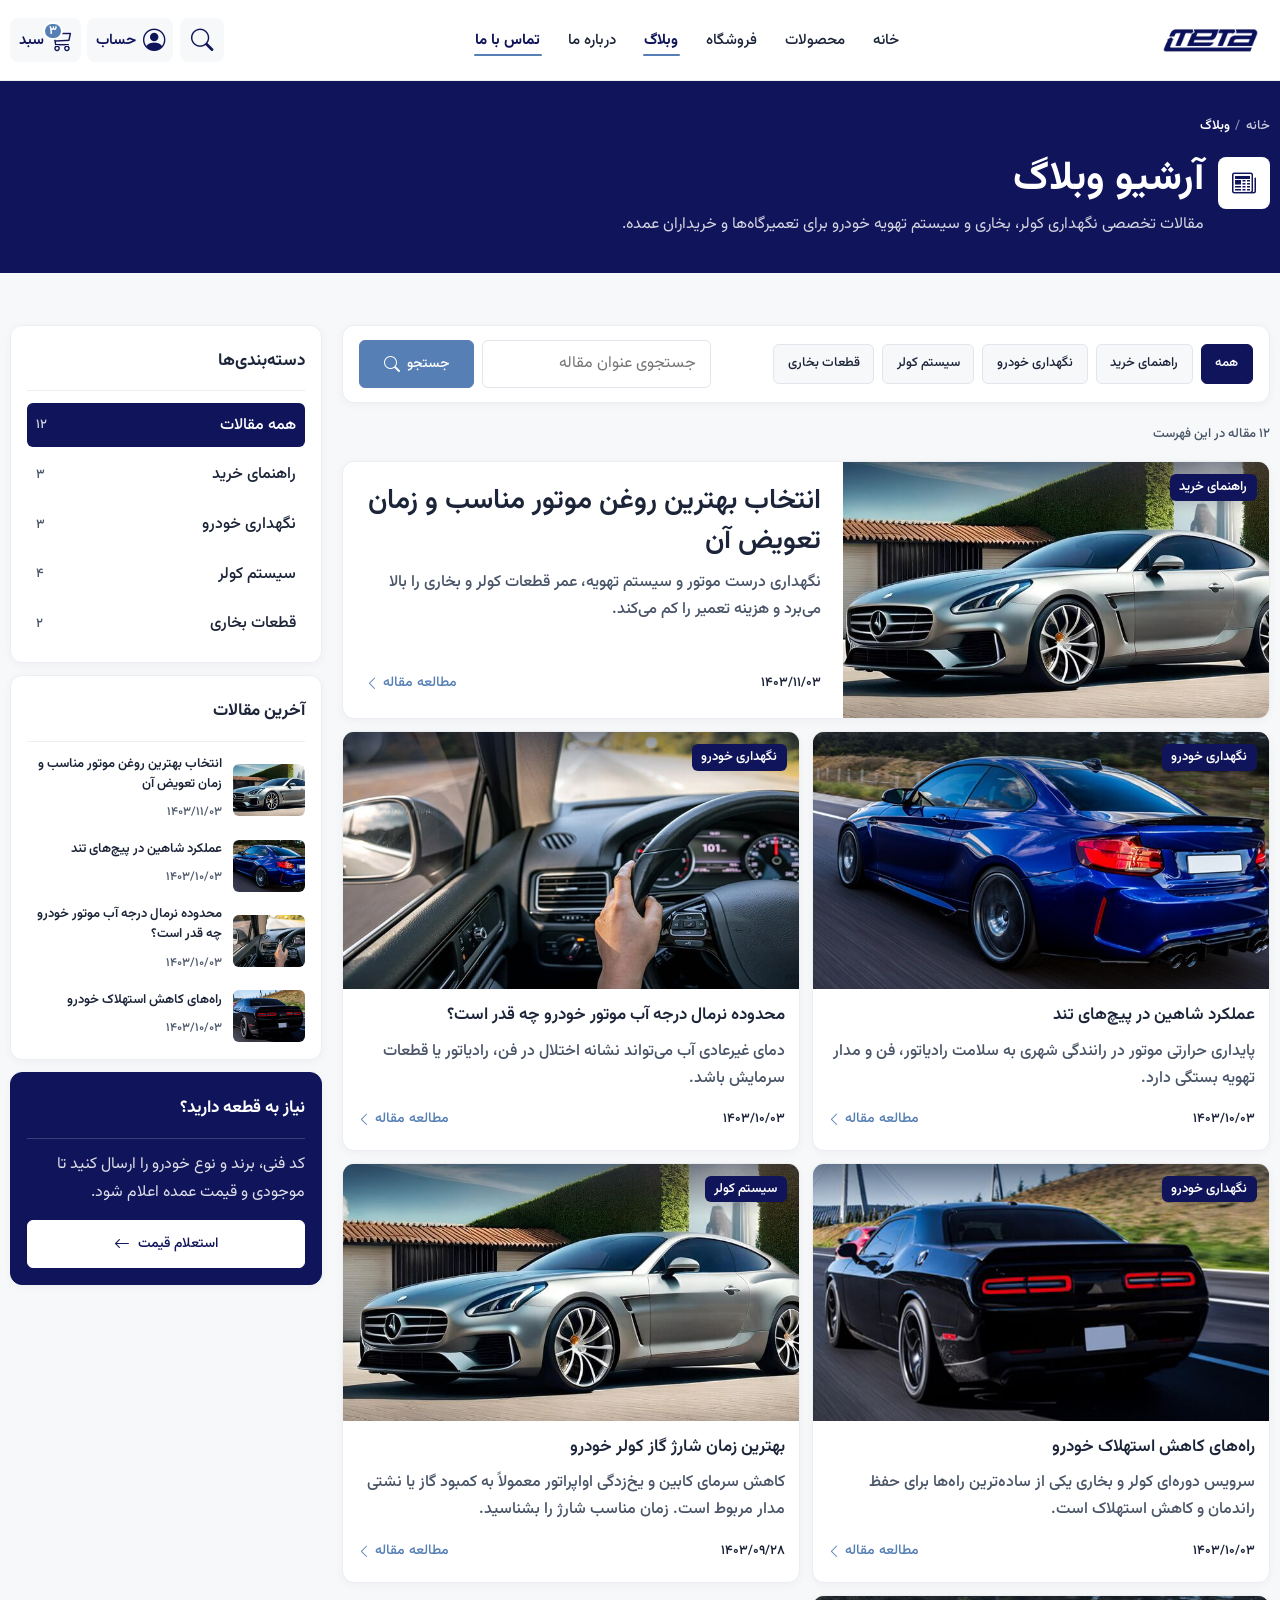
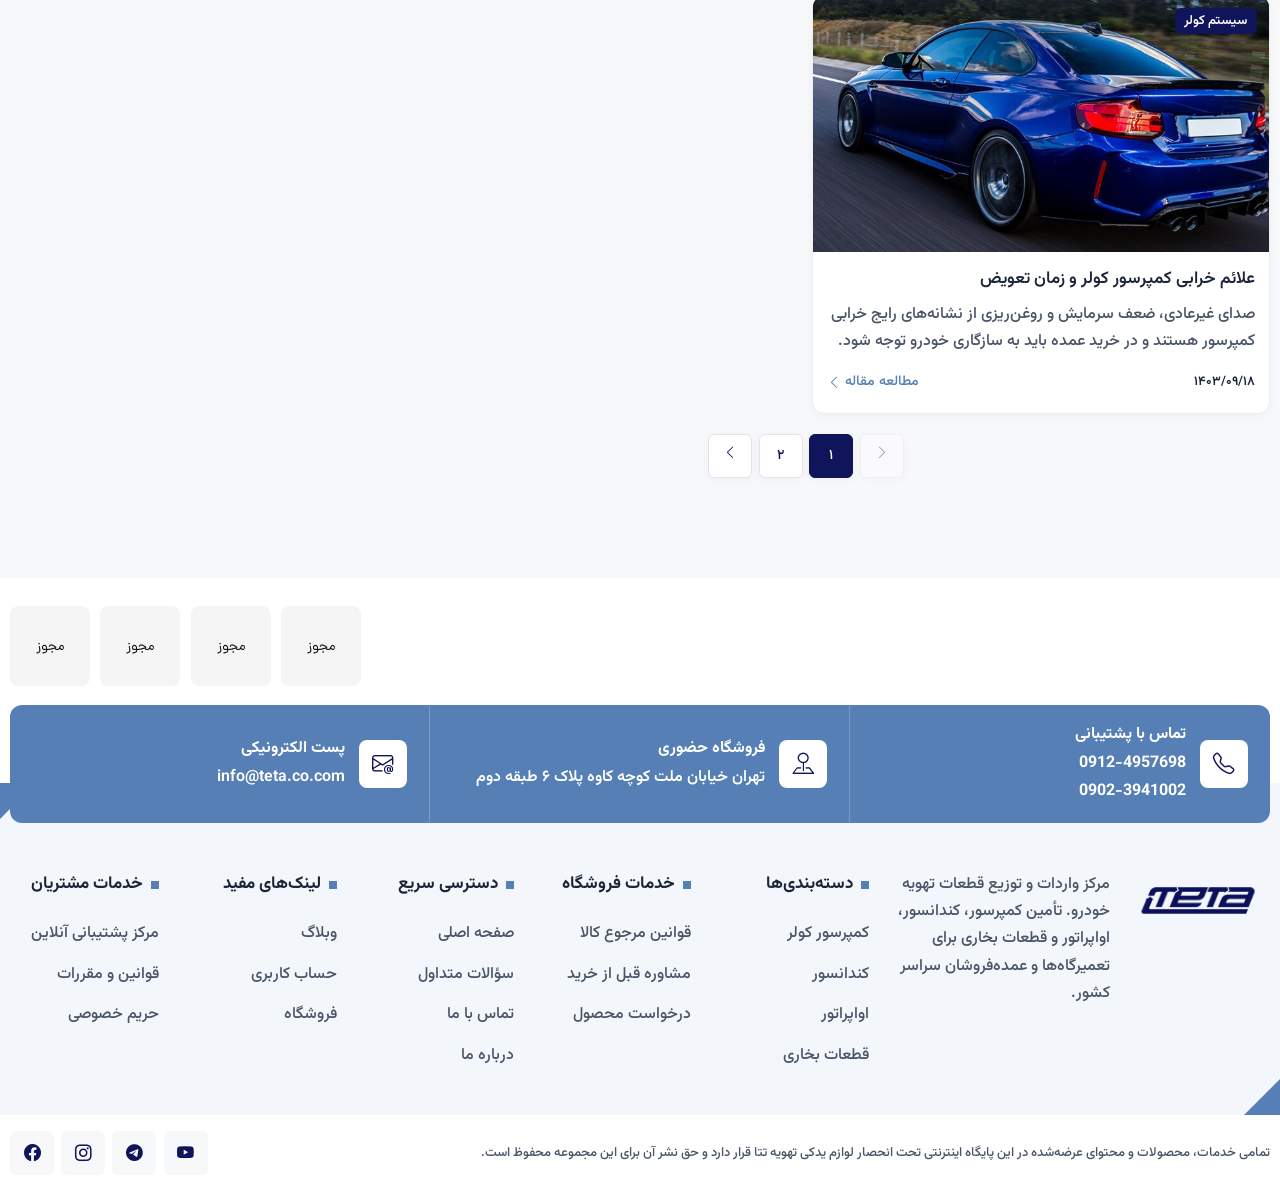
==== blog.html @ 8f3ae237 "Update blog links in index.html to point to the new blog.html page; enhance CSS for media grid layou" ====
<!DOCTYPE html>
<html lang="fa" dir="rtl">
  <head>
    <meta charset="UTF-8">
    <meta name="viewport" content="width=device-width, initial-scale=1.0">
    <title>تتا | آرشیو وبلاگ قطعات تهویه خودرو</title>
    <meta name="description" content="مقالات تخصصی تتا درباره نگهداری کولر، بخاری و سیستم تهویه خودرو؛ راهنمای خرید عمده قطعات و نکات سرویس برای تعمیرگاه‌ها.">
    <link rel="canonical" href="https://teta.co.com/blog/">
    <meta property="og:title" content="تتا | آرشیو وبلاگ قطعات تهویه خودرو">
    <meta property="og:description" content="مقالات تخصصی نگهداری کولر، بخاری و سیستم تهویه خودرو برای تعمیرگاه‌ها و خریداران عمده.">
    <meta property="og:type" content="website">
    <meta property="og:url" content="https://teta.co.com/blog/">
    <meta property="og:image" content="assets/logo.png">
    <meta property="og:locale" content="fa_IR">
    <script type="application/ld+json">
      {
        "@context": "https://schema.org",
        "@type": "CollectionPage",
        "name": "آرشیو وبلاگ تتا",
        "description": "مقالات تخصصی نگهداری کولر، بخاری و سیستم تهویه خودرو.",
        "inLanguage": "fa-IR",
        "url": "https://teta.co.com/blog/",
        "isPartOf": {
          "@type": "WebSite",
          "name": "تتا",
          "url": "https://teta.co.com/"
        }
      }
    </script>
    <link rel="icon" href="assets/logo.png">
    <link rel="preconnect" href="https://fonts.googleapis.com">
    <link rel="preconnect" href="https://fonts.gstatic.com" crossorigin>
    <link href="https://fonts.googleapis.com/css2?family=Vazirmatn:wght@400;500;600;700&display=swap" rel="stylesheet">
    <link rel="stylesheet" href="https://cdn.jsdelivr.net/npm/bootstrap-icons@1.11.3/font/bootstrap-icons.min.css">
    <link rel="stylesheet" href="css/variables.css">
    <link rel="stylesheet" href="css/base.css">
    <link rel="stylesheet" href="css/components.css">
    <link rel="stylesheet" href="css/blog.css">
  </head>
  <body>
    <a class="skip-link" href="#content">پرش به محتوا</a>

    <header class="site-header">
      <div class="container site-header__inner">
        <button class="site-header__menu-toggle" type="button" data-menu-toggle aria-expanded="false" aria-controls="mobile-nav" aria-label="باز کردن منو">
          <i class="bi bi-list" aria-hidden="true"></i>
        </button>

        <a class="site-header__logo" href="index.html" aria-label="تتا، صفحه اصلی">
          <img src="assets/logo.png" alt="لوگوی تتا">
        </a>

        <nav class="site-nav" aria-label="منوی اصلی">
          <ul class="site-nav__list">
            <li><a class="site-nav__link" href="index.html">خانه</a></li>
            <li><a class="site-nav__link" href="index.html#products">محصولات</a></li>
            <li><a class="site-nav__link" href="index.html#products">فروشگاه</a></li>
            <li><a class="site-nav__link is-active" href="blog.html" aria-current="page">وبلاگ</a></li>
            <li><a class="site-nav__link" href="index.html#about">درباره ما</a></li>
            <li><a class="site-nav__link" href="index.html#contact">تماس با ما</a></li>
          </ul>
        </nav>

        <div class="site-header__actions">
          <button class="site-header__icon-btn site-header__search" type="button" data-search-open aria-label="جستجو">
            <i class="bi bi-search" aria-hidden="true"></i>
          </button>
          <a class="site-header__icon-btn site-header__account" href="index.html#account" aria-label="حساب کاربری">
            <i class="bi bi-person-circle" aria-hidden="true"></i>
            <span class="site-header__icon-label">حساب</span>
          </a>
          <a class="site-header__icon-btn site-header__cart" href="index.html#cart" aria-label="سبد خرید، ۳ کالا">
            <span class="site-header__icon-wrap">
              <i class="bi bi-cart3" aria-hidden="true"></i>
              <span class="site-header__badge">۳</span>
            </span>
            <span class="site-header__icon-label">سبد</span>
          </a>
        </div>
      </div>
    </header>

    <div class="mobile-nav" id="mobile-nav" data-mobile-nav>
      <div class="mobile-nav__backdrop" data-menu-backdrop></div>
      <div class="mobile-nav__panel" role="dialog" aria-modal="true" aria-label="منوی موبایل">
        <button class="icon-button mobile-nav__close" type="button" data-menu-close aria-label="بستن منو">
          <i class="bi bi-x-lg" aria-hidden="true"></i>
        </button>
        <a class="mobile-nav__link" href="index.html">خانه</a>
        <a class="mobile-nav__link" href="index.html#products">محصولات</a>
        <a class="mobile-nav__link" href="index.html#products">فروشگاه</a>
        <a class="mobile-nav__link" href="blog.html" aria-current="page">وبلاگ</a>
        <a class="mobile-nav__link" href="index.html#about">درباره ما</a>
        <a class="mobile-nav__link" href="index.html#contact">تماس با ما</a>
        <a class="mobile-nav__link" href="index.html#account">حساب کاربری</a>
        <a class="mobile-nav__link" href="index.html#cart">سبد خرید <span class="site-header__badge site-header__badge--inline">۳</span></a>
        <a class="primary-button" href="index.html#contact">
          استعلام قیمت
          <i class="bi bi-arrow-left" aria-hidden="true"></i>
        </a>
      </div>
    </div>

    <div class="search-modal" data-search-modal aria-hidden="true">
      <div class="search-modal__dialog" role="dialog" aria-labelledby="search-title">
        <h2 id="search-title">به دنبال چی می‌گردید؟</h2>
        <form class="search-modal__form" data-header-search-form>
          <label class="visually-hidden" for="header-search">جستجوی محصول</label>
          <input class="search-modal__input" id="header-search" type="search" placeholder="نام قطعه، برند یا خودرو">
          <button class="primary-button" type="submit">
            جستجو
            <i class="bi bi-search" aria-hidden="true"></i>
          </button>
          <button class="ghost-button" type="button" data-search-close>بستن</button>
        </form>
      </div>
    </div>

    <main id="content">
      <header class="page-hero">
        <div class="container">
          <nav class="breadcrumb" aria-label="مسیر صفحه">
            <a href="index.html">خانه</a>
            <span class="breadcrumb__sep" aria-hidden="true">/</span>
            <span aria-current="page">وبلاگ</span>
          </nav>
          <div class="page-hero__title-wrap">
            <span class="section-head__icon" aria-hidden="true"><i class="bi bi-newspaper"></i></span>
            <div class="page-hero__copy">
              <h1 class="page-hero__title">آرشیو وبلاگ</h1>
              <p class="page-hero__lead">مقالات تخصصی نگهداری کولر، بخاری و سیستم تهویه خودرو برای تعمیرگاه‌ها و خریداران عمده.</p>
            </div>
          </div>
        </div>
      </header>

      <section class="blog-archive" data-blog-archive aria-labelledby="blog-archive-title">
        <div class="container">
          <h2 class="visually-hidden" id="blog-archive-title">فهرست مقالات</h2>
          <div class="blog-archive__layout">
            <div class="blog-archive__main" data-blog-main>
              <div class="blog-toolbar">
                <div class="blog-filters" role="group" aria-label="فیلتر موضوع مقالات">
                  <button class="blog-filters__chip is-active" type="button" data-blog-filter="all" aria-pressed="true">همه</button>
                  <button class="blog-filters__chip" type="button" data-blog-filter="راهنمای خرید" aria-pressed="false">راهنمای خرید</button>
                  <button class="blog-filters__chip" type="button" data-blog-filter="نگهداری خودرو" aria-pressed="false">نگهداری خودرو</button>
                  <button class="blog-filters__chip" type="button" data-blog-filter="سیستم کولر" aria-pressed="false">سیستم کولر</button>
                  <button class="blog-filters__chip" type="button" data-blog-filter="قطعات بخاری" aria-pressed="false">قطعات بخاری</button>
                </div>
                <form class="blog-search" data-blog-search>
                  <label class="visually-hidden" for="blog-search">جستجوی مقاله</label>
                  <input class="blog-search__input" id="blog-search" type="search" name="q" placeholder="جستجوی عنوان مقاله">
                  <button class="primary-button" type="submit">
                    جستجو
                    <i class="bi bi-search" aria-hidden="true"></i>
                  </button>
                </form>
              </div>
              <p class="blog-archive__count" data-blog-count aria-live="polite"></p>
              <div class="blog-archive__featured" data-blog-featured></div>
              <div class="media-grid" data-blog-grid></div>
              <p class="blog-archive__empty" data-blog-empty hidden>مقاله‌ای با این مشخصات پیدا نشد.</p>
              <nav class="pagination" data-blog-pagination aria-label="صفحه‌بندی مقالات"></nav>
              <noscript>
                <p class="blog-archive__empty">برای مشاهده فهرست مقالات، جاوااسکریپت را فعال کنید.</p>
              </noscript>
            </div>

            <aside class="blog-archive__aside" aria-label="اطلاعات جانبی وبلاگ">
              <section class="blog-widget" data-blog-categories></section>
              <section class="blog-widget" data-blog-recent></section>
              <section class="blog-widget blog-widget--cta">
                <h2 class="blog-widget__title">نیاز به قطعه دارید؟</h2>
                <p class="blog-widget__text">کد فنی، برند و نوع خودرو را ارسال کنید تا موجودی و قیمت عمده اعلام شود.</p>
                <a class="primary-button primary-button--inverse" href="index.html#contact">
                  استعلام قیمت
                  <i class="bi bi-arrow-left" aria-hidden="true"></i>
                </a>
              </section>
            </aside>
          </div>
        </div>
      </section>
    </main>

    <footer class="site-footer" id="contact">
      <div class="container">
        <div class="footer-licenses" aria-label="مجوزها">
          <img class="footer-licenses__item" src="assets/license.jpg" alt="">
          <img class="footer-licenses__item" src="assets/license.jpg" alt="">
          <img class="footer-licenses__item" src="assets/license.jpg" alt="">
          <img class="footer-licenses__item" src="assets/license.jpg" alt="">
        </div>

        <div class="footer-contacts">
          <article class="footer-contact">
            <span class="footer-contact__icon" aria-hidden="true"><i class="bi bi-telephone"></i></span>
            <div class="footer-contact__body">
              <p class="footer-contact__label">تماس با پشتیبانی</p>
              <p class="footer-contact__value">0912-4957698<br>0902-3941002</p>
            </div>
          </article>
          <article class="footer-contact">
            <span class="footer-contact__icon" aria-hidden="true"><i class="bi bi-pin-map"></i></span>
            <div class="footer-contact__body">
              <p class="footer-contact__label">فروشگاه حضوری</p>
              <p class="footer-contact__value">تهران خیابان ملت کوچه کاوه پلاک ۶ طبقه دوم</p>
            </div>
          </article>
          <article class="footer-contact">
            <span class="footer-contact__icon" aria-hidden="true"><i class="bi bi-envelope-at"></i></span>
            <div class="footer-contact__body">
              <p class="footer-contact__label">پست الکترونیکی</p>
              <p class="footer-contact__value">info@teta.co.com</p>
            </div>
          </article>
        </div>
      </div>

      <div class="footer-body">
        <div class="container">
          <div class="footer-main">
            <div class="footer-brand">
              <img class="footer-brand__logo" src="assets/logo.png" alt="تتا">
              <p class="footer-brand__text">مرکز واردات و توزیع قطعات تهویه خودرو. تأمین کمپرسور، کندانسور، اواپراتور و قطعات بخاری برای تعمیرگاه‌ها و عمده‌فروشان سراسر کشور.</p>
            </div>
            <div class="footer-links">
              <h3 class="footer-links__title">دسته‌بندی‌ها</h3>
              <a href="index.html#products">کمپرسور کولر</a>
              <a href="index.html#products">کندانسور</a>
              <a href="index.html#products">اواپراتور</a>
              <a href="index.html#products">قطعات بخاری</a>
            </div>
            <div class="footer-links">
              <h3 class="footer-links__title">خدمات فروشگاه</h3>
              <a href="index.html#contact">قوانین مرجوع کالا</a>
              <a href="index.html#contact">مشاوره قبل از خرید</a>
              <a href="index.html#contact">درخواست محصول</a>
            </div>
            <div class="footer-links">
              <h3 class="footer-links__title">دسترسی سریع</h3>
              <a href="index.html">صفحه اصلی</a>
              <a href="index.html#faq">سؤالات متداول</a>
              <a href="index.html#contact">تماس با ما</a>
              <a href="index.html#about">درباره ما</a>
            </div>
            <div class="footer-links">
              <h3 class="footer-links__title">لینک‌های مفید</h3>
              <a href="blog.html">وبلاگ</a>
              <a href="index.html#account">حساب کاربری</a>
              <a href="index.html#products">فروشگاه</a>
            </div>
            <div class="footer-links">
              <h3 class="footer-links__title">خدمات مشتریان</h3>
              <a href="index.html#contact">مرکز پشتیبانی آنلاین</a>
              <a href="index.html#contact">قوانین و مقررات</a>
              <a href="index.html#contact">حریم خصوصی</a>
            </div>
          </div>
        </div>
      </div>

      <div class="footer-bottom">
        <div class="container footer-bottom__inner">
          <p>تمامی خدمات، محصولات و محتوای عرضه‌شده در این پایگاه اینترنتی تحت انحصار لوازم یدکی تهویه تتا قرار دارد و حق نشر آن برای این مجموعه محفوظ است.</p>
          <div class="social-links">
            <a href="#" aria-label="یوتیوب"><i class="bi bi-youtube"></i></a>
            <a href="#" aria-label="تلگرام"><i class="bi bi-telegram"></i></a>
            <a href="#" aria-label="اینستاگرام"><i class="bi bi-instagram"></i></a>
            <a href="#" aria-label="فیسبوک"><i class="bi bi-facebook"></i></a>
          </div>
        </div>
      </div>
    </footer>

    <script type="module" src="js/main.js"></script>
  </body>
</html>
---- css/variables.css ----
:root {
  --color-primary: #10145a;
  --color-secondary: #557fb5;
  --color-text: #1b2438;
  --color-accent: #1b2438;
  --color-muted: #4a5568;
  --color-white: #ffffff;
  --color-bg: #f7f8fa;
  --color-border: #e2e5eb;
  --color-border-soft: #eceef2;
  --color-overlay: rgba(27, 36, 56, 0.55);
  --color-blur: rgba(85, 127, 181, 0.22);
  --color-glass: rgba(217, 217, 217, 0.16);
  --color-surface-tint: color-mix(in srgb, var(--color-secondary) 10%, var(--color-white));
  --color-border-tint: color-mix(in srgb, var(--color-secondary) 28%, var(--color-white));
  --color-footer-bg: color-mix(in srgb, var(--color-secondary) 7%, var(--color-white));

  --font-family-base: "Vazirmatn", "IRANSansX", Tahoma, Arial, sans-serif;
  --font-family-heading: "Vazirmatn", "IRANSansX", Tahoma, Arial, sans-serif;
  --font-size-hero: 2.25rem;
  --font-size-section: 1.5rem;
  --font-size-card: 0.9375rem;
  --font-size-body: 0.875rem;
  --font-size-meta: 0.8125rem;
  --font-size-button: 0.875rem;
  --line-height-hero: 2.75rem;
  --line-height-section: 2.1rem;
  --line-height-body: 1.75rem;
  --font-weight-regular: 400;
  --font-weight-medium: 500;
  --font-weight-semibold: 600;
  --font-weight-bold: 700;

  --radius-sm: 4px;
  --radius-md: 6px;
  --radius-lg: 8px;
  --radius-xl: 12px;
  --shadow-card: 0 2px 10px rgba(27, 36, 56, 0.04);
  --shadow-header: none;

  --container-max: 1344px;
  --space-section: 2.25rem;
  --header-height: 80px;
}

@media (min-width: 768px) {
  :root {
    --font-size-hero: 2.375rem;
    --font-size-section: 1.625rem;
    --font-size-card: 1rem;
    --font-size-body: 0.9375rem;
    --line-height-hero: 2.875rem;
    --line-height-section: 2.25rem;
    --space-section: 2.75rem;
    --header-height: 80px;
  }
}

@media (min-width: 1024px) {
  :root {
    --font-size-hero: 2.5rem;
    --font-size-section: 1.75rem;
    --font-size-card: 1.0625rem;
    --font-size-body: 1rem;
    --line-height-hero: 3.15rem;
    --line-height-section: 2.45rem;
    --line-height-body: 1.875rem;
    --space-section: 3.25rem;
    --header-height: 80px;
  }
}
---- css/base.css ----
*,
*::before,
*::after {
  box-sizing: border-box;
}

html {
  scroll-behavior: smooth;
}

body {
  margin: 0;
  background-color: var(--color-bg);
  color: var(--color-text);
  font-family: var(--font-family-base);
  font-size: var(--font-size-body);
  font-weight: var(--font-weight-regular);
  line-height: var(--line-height-body);
}

img {
  max-width: 100%;
  height: auto;
  display: block;
}

a {
  color: inherit;
  text-decoration: none;
  font-family: var(--font-family-heading);
}

i.bi {
  display: inline-flex;
  align-items: center;
  justify-content: center;
  line-height: 1;
}

button,
input,
select,
textarea {
  font-family: inherit;
}

h1,
h2,
h3,
h4,
h5,
h6 {
  margin: 0;
  color: var(--color-accent);
  font-family: var(--font-family-heading);
  font-weight: var(--font-weight-semibold);
}

h1 {
  font-size: var(--font-size-hero);
  font-weight: var(--font-weight-bold);
  line-height: var(--line-height-hero);
}

h2 {
  font-size: var(--font-size-section);
  font-weight: var(--font-weight-bold);
  line-height: var(--line-height-section);
}

h3 {
  font-size: var(--font-size-card);
  font-weight: var(--font-weight-semibold);
  line-height: 1.6;
}

p {
  margin: 0;
}

ul {
  margin: 0;
  padding: 0;
  list-style: none;
}

.skip-link {
  position: absolute;
  inset-inline-start: 1rem;
  top: -3rem;
  z-index: 200;
  background: var(--color-primary);
  color: var(--color-white);
  padding: 0.5rem 1rem;
  border-radius: var(--radius-md);
}

.skip-link:focus {
  top: 0.75rem;
}

.container {
  width: min(100% - 2rem, var(--container-max));
  max-width: 100%;
  margin-inline: auto;
}

.visually-hidden {
  position: absolute;
  width: 1px;
  height: 1px;
  padding: 0;
  margin: -1px;
  overflow: hidden;
  clip: rect(0, 0, 0, 0);
  white-space: nowrap;
  border: 0;
}

[hidden] {
  display: none !important;
}

body.is-locked {
  overflow: hidden;
}

@media (min-width: 1024px) {
  .container {
    width: min(100% - 1.25rem, var(--container-max));
  }
}
---- css/components.css ----
/* Buttons */
.primary-button,
.ghost-button,
.hero-button,
.icon-button {
  display: inline-flex;
  align-items: center;
  justify-content: center;
  gap: 0.45rem;
  border: 1px solid transparent;
  cursor: pointer;
  font-family: var(--font-family-heading);
  font-size: var(--font-size-button);
  font-weight: var(--font-weight-medium);
  line-height: 1;
  white-space: nowrap;
  text-decoration: none;
  transition:
    background-color 0.2s ease,
    color 0.2s ease,
    border-color 0.2s ease,
    transform 0.2s ease;
}

.primary-button,
.ghost-button,
.hero-button {
  min-height: 44px;
  padding: 0.65rem 1.25rem;
  border-radius: var(--radius-md);
}

.primary-button i,
.ghost-button i,
.hero-button i {
  font-size: 1rem;
  line-height: 1;
  flex-shrink: 0;
  transition: transform 0.2s ease;
}

.primary-button:hover,
.ghost-button:hover,
.hero-button:hover {
  transform: translateY(-1px);
}

.primary-button:active,
.ghost-button:active,
.hero-button:active {
  transform: translateY(0);
}

.primary-button:focus-visible,
.ghost-button:focus-visible,
.hero-button:focus-visible,
.icon-button:focus-visible {
  outline: 2px solid var(--color-secondary);
  outline-offset: 3px;
}

.primary-button {
  background-color: var(--color-secondary);
  color: var(--color-white);
  border-color: var(--color-secondary);
}

.primary-button:hover,
.primary-button:focus-visible {
  background-color: var(--color-primary);
  border-color: var(--color-primary);
  color: var(--color-white);
}

.primary-button--navy,
.hero-button--primary {
  background-color: var(--color-primary);
  border-color: var(--color-primary);
  color: var(--color-white);
}

.primary-button--navy:hover,
.primary-button--navy:focus-visible,
.hero-button--primary:hover,
.hero-button--primary:focus-visible {
  background-color: var(--color-secondary);
  border-color: var(--color-secondary);
  color: var(--color-white);
}

.primary-button--inverse {
  background-color: var(--color-white);
  border-color: var(--color-white);
  color: var(--color-primary);
}

.primary-button--inverse:hover,
.primary-button--inverse:focus-visible {
  background-color: var(--color-primary);
  border-color: var(--color-primary);
  color: var(--color-white);
}

.ghost-button,
.hero-button--ghost {
  background-color: transparent;
  color: var(--color-primary);
  border-color: var(--color-border);
}

.ghost-button:hover,
.ghost-button:focus-visible,
.hero-button--ghost:hover,
.hero-button--ghost:focus-visible {
  background-color: var(--color-white);
  color: var(--color-primary);
  border-color: var(--color-secondary);
}

.primary-button:hover .bi-arrow-left,
.primary-button:hover .bi-chevron-left,
.hero-button:hover .bi-arrow-left,
.hero-button:hover .bi-chevron-left,
.primary-button:focus-visible .bi-arrow-left,
.hero-button:focus-visible .bi-arrow-left {
  transform: translateX(-3px);
}

.icon-button {
  background-color: var(--color-white);
  color: var(--color-text);
  border-radius: var(--radius-md);
  padding: 0;
  min-width: 44px;
  min-height: 44px;
}

.icon-button:hover,
.icon-button:focus-visible {
  background-color: var(--color-secondary);
  color: var(--color-white);
  transform: none;
}

.mobile-nav .primary-button {
  width: 100%;
  margin-block-start: 0.5rem;
}

@media (min-width: 768px) {
  .primary-button,
  .ghost-button,
  .hero-button {
    min-height: 48px;
    padding: 0.75rem 1.4rem;
  }
}

@media (min-width: 1024px) {
  .primary-button,
  .ghost-button,
  .hero-button {
    padding: 0.8rem 1.5rem;
  }
}

/* Header */
.site-header {
  position: sticky;
  top: 0;
  z-index: 100;
  background-color: var(--color-white);
  border-block-end: 1px solid var(--color-border-soft);
  box-shadow: none;
}

.site-header__inner {
  display: grid;
  grid-template-columns: auto 1fr auto;
  align-items: center;
  gap: 0.75rem;
  min-height: var(--header-height);
  height: var(--header-height);
  padding-block: 0;
}

.site-header__logo {
  flex-shrink: 0;
  justify-self: start;
}

.site-header__logo img {
  height: 46px;
  width: auto;
  mix-blend-mode: multiply;
}

.site-header__menu-toggle {
  display: inline-flex;
  align-items: center;
  justify-content: center;
  color: var(--color-primary);
  background: var(--color-bg);
  border: 0;
  border-radius: var(--radius-lg);
  padding: 0;
  width: 44px;
  height: 44px;
  min-width: 44px;
  min-height: 44px;
  flex-shrink: 0;
  cursor: pointer;
}

.site-header__menu-toggle i {
  font-size: 1.5rem;
  line-height: 1;
}

.site-nav {
  display: none;
}

.site-nav__list {
  display: flex;
  align-items: center;
  gap: 0.15rem;
}

.site-nav__link {
  position: relative;
  display: inline-flex;
  align-items: center;
  justify-content: center;
  min-height: 44px;
  padding: 0.55rem 0.75rem;
  font-size: 0.9375rem;
  font-weight: var(--font-weight-semibold);
  line-height: 1.4;
  color: var(--color-text);
  border-radius: var(--radius-md);
  white-space: nowrap;
}

.site-nav__link:hover,
.site-nav__link:focus-visible {
  color: var(--color-secondary);
  background-color: var(--color-bg);
}

.site-nav__link.is-active {
  color: var(--color-primary);
  font-weight: var(--font-weight-bold);
}

.site-nav__link.is-active::after {
  content: "";
  position: absolute;
  inset-inline: 0.7rem;
  inset-block-end: 0.35rem;
  height: 2px;
  background: var(--color-secondary);
  border-radius: 2px;
}

.site-header__actions {
  display: flex;
  align-items: center;
  justify-content: flex-end;
  gap: 0.4rem;
  flex-shrink: 0;
  justify-self: end;
}

.site-header__icon-btn {
  position: relative;
  display: inline-flex;
  align-items: center;
  justify-content: center;
  gap: 0.4rem;
  min-width: 44px;
  min-height: 44px;
  padding: 0.4rem 0.55rem;
  color: var(--color-primary);
  background: var(--color-bg);
  border: 0;
  border-radius: var(--radius-lg);
  font-family: var(--font-family-heading);
  font-size: 0.9375rem;
  font-weight: var(--font-weight-semibold);
  line-height: 1;
  cursor: pointer;
}

.site-header__icon-btn i {
  font-size: 1.4rem;
  line-height: 1;
}

.site-header__icon-btn:hover,
.site-header__icon-btn:focus-visible {
  background-color: var(--color-primary);
  color: var(--color-white);
}

.site-header__icon-label {
  display: none;
}

.site-header__icon-wrap {
  position: relative;
  display: inline-flex;
  align-items: center;
  justify-content: center;
}

.site-header__badge {
  position: absolute;
  inset-block-start: -0.4rem;
  inset-inline-end: -0.45rem;
  display: inline-flex;
  align-items: center;
  justify-content: center;
  min-width: 1.125rem;
  height: 1.125rem;
  padding-inline: 0.25rem;
  background: var(--color-secondary);
  color: var(--color-white);
  border: 2px solid var(--color-white);
  border-radius: 999px;
  font-size: 0.75rem;
  font-weight: var(--font-weight-bold);
  line-height: 1;
}

.site-header__icon-btn:hover .site-header__badge,
.site-header__icon-btn:focus-visible .site-header__badge {
  border-color: var(--color-primary);
}

.site-header__badge--inline {
  position: static;
  inset: auto;
  margin-inline-start: 0.35rem;
  border-color: var(--color-white);
}

.site-header__support {
  display: inline-flex;
  align-items: center;
  justify-content: center;
  gap: 0.35rem;
  min-height: 40px;
  padding: 0.4rem 0.75rem;
  background: var(--color-primary);
  color: var(--color-white);
  border-radius: var(--radius-lg);
  font-family: var(--font-family-heading);
  font-size: 0.8125rem;
  font-weight: var(--font-weight-medium);
  line-height: 1.2;
  white-space: nowrap;
  flex-shrink: 0;
  box-shadow: none;
}

.site-header__support i {
  font-size: 1rem;
  line-height: 1;
}

.site-header__support:hover,
.site-header__support:focus-visible {
  background: var(--color-secondary);
  color: var(--color-white);
  box-shadow: none;
}

.site-header__support-full {
  display: none;
}

.site-header__support--block {
  width: 100%;
  box-shadow: none;
}

.mobile-nav {
  position: fixed;
  inset: 0;
  z-index: 120;
  pointer-events: none;
}

.mobile-nav.is-open {
  pointer-events: auto;
}

.mobile-nav__backdrop {
  position: absolute;
  inset: 0;
  background: var(--color-overlay);
  opacity: 0;
  transition: opacity 0.3s ease;
}

.mobile-nav.is-open .mobile-nav__backdrop {
  opacity: 1;
}

.mobile-nav__panel {
  position: absolute;
  inset-block: 0;
  inset-inline-start: 0;
  width: min(86vw, 320px);
  background: var(--color-white);
  padding: 1.25rem;
  transform: translateX(100%);
  transition: transform 0.3s ease;
  display: flex;
  flex-direction: column;
  gap: 0.5rem;
  overflow-y: auto;
}

.mobile-nav.is-open .mobile-nav__panel {
  transform: translateX(0);
}

.mobile-nav__close {
  align-self: flex-start;
  min-width: 44px;
  min-height: 44px;
}

.mobile-nav__link {
  display: flex;
  align-items: center;
  gap: 0.75rem;
  min-height: 44px;
  padding: 0.75rem 0.25rem;
  border-bottom: 1px solid var(--color-border-soft);
  font-size: var(--font-size-body);
  font-weight: var(--font-weight-medium);
}

.search-modal {
  position: fixed;
  inset: 0;
  z-index: 130;
  display: none;
  align-items: flex-start;
  justify-content: center;
  padding: 4rem 1rem 1rem;
  background: var(--color-overlay);
}

.search-modal.is-open {
  display: flex;
}

.search-modal__dialog {
  width: min(100%, 640px);
  background: var(--color-white);
  border-radius: var(--radius-lg);
  padding: 1.25rem;
}

.search-modal__dialog h2 {
  margin-block-end: 0.85rem;
}

.search-modal__form {
  display: flex;
  flex-wrap: wrap;
  align-items: center;
  gap: 0.5rem;
  background: var(--color-bg);
  border-radius: var(--radius-lg);
  padding: 0.35rem;
}

.search-modal__form .primary-button,
.search-modal__form .ghost-button {
  min-height: 44px;
  padding-inline: 1rem;
}

.search-modal__input {
  flex: 1;
  border: 0;
  background: transparent;
  padding: 0.85rem 1rem;
  color: var(--color-muted);
  outline: none;
}

@media (max-width: 767px) {
  .site-header__inner {
    display: flex;
    justify-content: space-between;
    gap: 0.35rem;
  }

  .site-header__search,
  .site-header__account {
    display: none;
  }

  .site-header__logo {
    margin-inline-end: auto;
  }

  .site-header__logo img {
    height: 42px;
  }

  .site-header__actions {
    gap: 0.3rem;
  }
}

@media (min-width: 768px) and (max-width: 1023px) {
  .site-nav__link {
    padding-inline: 0.45rem;
    font-size: 0.875rem;
  }
}

@media (min-width: 768px) {
  .site-header__logo img {
    height: 46px;
  }

  .site-header__menu-toggle {
    display: none;
  }

  .site-nav {
    display: block;
    justify-self: center;
  }

  .site-nav__list {
    justify-content: center;
  }
}

@media (min-width: 1024px) {
  .site-header__inner {
    padding-block: 0;
  }

  .site-header__logo img {
    height: 48px;
  }

  .site-nav__link {
    font-size: 0.9375rem;
    font-weight: var(--font-weight-medium);
    padding: 0.45rem 0.8rem;
  }

  .site-header__icon-label {
    display: inline;
  }
}

/* Product card */
.product-card {
  display: flex;
  flex-direction: column;
  justify-content: space-between;
  gap: 0.55rem;
  background: var(--color-white);
  border: 1px solid var(--color-border-soft);
  border-radius: var(--radius-xl);
  padding: 0.85rem;
  height: 100%;
  box-shadow: var(--shadow-card);
}

.product-card__media {
  position: relative;
  aspect-ratio: 1 / 1;
  width: 100%;
  height: auto;
  overflow: hidden;
  background: var(--color-bg);
  border-radius: var(--radius-lg);
}

.product-card__image {
  display: block;
  width: 100%;
  height: 100%;
  max-width: none;
  object-fit: contain;
  object-position: center;
  padding: 0.45rem;
  overflow: hidden;
  pointer-events: none;
}

.product-card__code,
.product-card__brand {
  color: var(--color-muted);
  font-size: var(--font-size-body);
  font-weight: var(--font-weight-medium);
  line-height: 1.6;
}

.product-card__title {
  font-size: var(--font-size-card);
  font-weight: var(--font-weight-semibold);
  line-height: 1.55;
  min-height: 0;
}

.product-card__pricing {
  display: flex;
  align-items: flex-end;
  margin-block-start: 0.15rem;
}

.product-card__prices {
  display: flex;
  flex-direction: column;
  gap: 0.2rem;
}

.product-card__price-old {
  color: var(--color-muted);
  font-size: var(--font-size-body);
  line-height: 1.3;
  text-decoration: line-through;
}

.product-card__price {
  color: var(--color-primary);
  font-size: 1.125rem;
  font-weight: var(--font-weight-bold);
  line-height: 1.35;
}

.product-card__discount {
  position: absolute;
  inset-block-start: 0.65rem;
  inset-inline-end: 0.65rem;
  z-index: 1;
  background: var(--color-primary);
  color: var(--color-white);
  border-radius: var(--radius-md);
  padding: 0.35rem 0.55rem;
  font-size: var(--font-size-body);
  font-weight: var(--font-weight-bold);
  line-height: 1.25;
}

.product-card__cta {
  width: 100%;
}

.product-grid {
  display: grid;
  grid-template-columns: 1fr;
  gap: 1rem;
}

@media (min-width: 768px) {
  .product-grid {
    grid-template-columns: repeat(2, minmax(0, 1fr));
  }
}

@media (min-width: 1024px) {
  .product-grid {
    grid-template-columns: repeat(4, minmax(0, 1fr));
  }
}

/* Category / brand cards */
.brand-card {
  display: flex;
  align-items: center;
  justify-content: center;
  min-height: 72px;
  padding: 0.75rem 0.5rem;
  background: var(--color-white);
  border: 1px solid var(--color-border-soft);
  border-radius: var(--radius-lg);
  text-decoration: none;
  color: inherit;
}

.brand-card:hover,
.brand-card:focus-visible {
  border-color: var(--color-secondary);
  background: var(--color-white);
  box-shadow: none;
}

.brand-card:focus-visible {
  outline: 2px solid var(--color-secondary);
  outline-offset: 2px;
}

.brand-card__logo {
  display: flex;
  align-items: center;
  justify-content: center;
  flex-shrink: 0;
  width: 80px;
  height: 40px;
  overflow: hidden;
}

.brand-card__logo img {
  display: block;
  width: 80px;
  height: 40px;
  max-width: 80px;
  max-height: 40px;
  object-fit: contain;
  object-position: center;
}

.category-banner {
  display: grid;
  grid-template-columns: 1fr;
  overflow: hidden;
  min-height: 0;
  background: var(--color-white);
  border: 1px solid var(--color-border-soft);
  border-radius: var(--radius-xl);
  box-shadow: var(--shadow-card);
  color: var(--color-primary);
  text-decoration: none;
}

.category-banner:hover,
.category-banner:focus-visible {
  color: var(--color-primary);
  border-color: var(--color-border);
}

.category-banner:focus-visible {
  outline: 2px solid var(--color-secondary);
  outline-offset: 2px;
}

.category-banner__copy {
  display: flex;
  flex-direction: column;
  align-items: flex-start;
  justify-content: center;
  gap: 0.45rem;
  padding: 1.15rem 1.2rem 1rem;
}

.category-banner__label {
  color: var(--color-secondary);
  font-size: var(--font-size-meta);
  font-weight: var(--font-weight-medium);
  line-height: 1.4;
}

.category-banner__title {
  margin: 0;
  color: var(--color-primary);
  font-size: var(--font-size-card);
  font-weight: var(--font-weight-bold);
  line-height: 1.5;
}

.category-banner__cta {
  display: inline-flex;
  align-items: center;
  gap: 0.3rem;
  min-height: 44px;
  color: var(--color-secondary);
  font-size: var(--font-size-button);
  font-weight: var(--font-weight-medium);
  line-height: 1;
}

.category-banner:hover .category-banner__cta,
.category-banner:focus-visible .category-banner__cta {
  color: var(--color-primary);
}

.category-banner__cta i,
.media-card__cta i {
  transition: transform 0.2s ease;
}

.category-banner:hover .category-banner__cta i,
.category-banner:focus-visible .category-banner__cta i,
.media-card__link:hover .media-card__cta i,
.media-card__link:focus-visible .media-card__cta i {
  transform: translateX(-3px);
}

.category-banner__media {
  display: flex;
  align-items: flex-end;
  justify-content: center;
  min-height: 10rem;
  background: var(--color-primary);
  overflow: hidden;
}

.category-banner__image {
  display: block;
  width: 100%;
  height: 10rem;
  object-fit: contain;
  object-position: center bottom;
  pointer-events: none;
  transition: transform 0.3s ease;
}

.category-banner:hover .category-banner__image,
.category-banner:focus-visible .category-banner__image {
  transform: scale(1.04);
}

/* Media cards */
.media-card {
  background: var(--color-white);
  border: 1px solid var(--color-border-soft);
  border-radius: var(--radius-xl);
  overflow: hidden;
  box-shadow: var(--shadow-card);
  height: 100%;
}

.media-card__link {
  display: flex;
  flex-direction: column;
  height: 100%;
  color: inherit;
  text-decoration: none;
}

.media-card__link:hover,
.media-card__link:focus-visible {
  color: inherit;
}

.media-card__link:focus-visible {
  outline: 2px solid var(--color-secondary);
  outline-offset: 2px;
}

.media-card__image-wrap {
  position: relative;
  display: block;
  aspect-ratio: 16 / 9;
  overflow: hidden;
  background: var(--color-primary);
}

.media-card__image-wrap::after {
  content: "";
  position: absolute;
  inset-block-start: 0;
  inset-inline: 0;
  height: 3.25rem;
  background: linear-gradient(to bottom, var(--color-overlay), transparent);
  pointer-events: none;
}

.media-card__image {
  width: 100%;
  height: 100%;
  object-fit: cover;
}

.media-card__category {
  position: absolute;
  inset-block-start: 0.75rem;
  inset-inline-start: 0.75rem;
  z-index: 2;
  padding: 0.25rem 0.6rem;
  border-radius: var(--radius-md);
  background: var(--color-primary);
  color: var(--color-white);
  font-size: var(--font-size-meta);
  font-weight: var(--font-weight-semibold);
  line-height: 1.4;
}

.media-card__play {
  position: absolute;
  inset: 0;
  display: grid;
  place-items: center;
  color: var(--color-white);
  font-size: 2.25rem;
  background: linear-gradient(transparent, var(--color-overlay));
}

.media-card__body {
  display: flex;
  flex-direction: column;
  flex: 1;
  padding: 0.85rem 0.9rem 1rem;
}

.media-card__title {
  font-size: var(--font-size-card);
  font-weight: var(--font-weight-semibold);
  line-height: 1.6;
  margin-block-end: 0.5rem;
}

.media-card__link:hover .media-card__title,
.media-card__link:focus-visible .media-card__title {
  color: var(--color-secondary);
}

.media-card__excerpt {
  display: -webkit-box;
  -webkit-box-orient: vertical;
  -webkit-line-clamp: 3;
  line-clamp: 3;
  overflow: hidden;
  color: var(--color-muted);
  font-size: var(--font-size-body);
  font-weight: var(--font-weight-medium);
  line-height: 1.7;
  min-height: calc(1.7em * 2);
  margin: 0;
}

.media-card__footer {
  display: flex;
  align-items: center;
  justify-content: space-between;
  gap: 0.5rem;
  margin-block-start: auto;
  padding-block-start: 0.75rem;
}

.media-card__date {
  display: inline-flex;
  align-items: center;
  color: var(--color-text);
  font-size: var(--font-size-meta);
  font-weight: var(--font-weight-semibold);
}

.media-card__cta {
  display: inline-flex;
  align-items: center;
  gap: 0.25rem;
  color: var(--color-secondary);
  font-size: var(--font-size-button);
  font-weight: var(--font-weight-medium);
  white-space: nowrap;
}

.media-card__link:hover .media-card__cta,
.media-card__link:focus-visible .media-card__cta {
  color: var(--color-primary);
}

.media-grid {
  display: grid;
  gap: 0.75rem;
}

@media (min-width: 768px) {
  .media-grid {
    grid-template-columns: repeat(2, 1fr);
  }
}

@media (min-width: 1024px) {
  .media-grid {
    grid-template-columns: repeat(4, 1fr);
  }
}

/* Section heading bar */
.section-head {
  display: flex;
  align-items: center;
  justify-content: space-between;
  gap: 0.75rem;
  flex-wrap: wrap;
}

.section-head h2,
.section-head__title {
  font-size: var(--font-size-section);
  line-height: var(--line-height-section);
}

.section-head__title-wrap {
  display: flex;
  align-items: center;
  gap: 0.75rem;
}

.section-head__icon {
  width: 52px;
  height: 52px;
  border-radius: var(--radius-lg);
  display: grid;
  place-items: center;
  background: var(--color-white);
  color: var(--color-primary);
  flex-shrink: 0;
  font-size: 1.5rem;
  line-height: 1;
}

.section-head__icon i {
  font-size: inherit;
  line-height: 1;
}

.section-head--dark {
  background: var(--color-primary);
  color: var(--color-white);
  border-start-start-radius: var(--radius-xl);
  border-start-end-radius: var(--radius-xl);
  padding: 0.85rem 1rem;
}

.section-head--dark .section-head__title {
  color: var(--color-white);
}

.section-head--light .section-head__icon {
  background: var(--color-bg);
}

.section-head__more {
  display: inline-flex;
  align-items: center;
  gap: 0.25rem;
  min-height: 44px;
  color: var(--color-secondary);
  font-size: var(--font-size-button);
  font-weight: var(--font-weight-medium);
}

.section-head__more:hover,
.section-head__more:focus-visible {
  color: var(--color-primary);
}

.section-head__more:focus-visible {
  outline: 2px solid var(--color-secondary);
  outline-offset: 3px;
}

.section-head__more i {
  transition: transform 0.2s ease;
}

.section-head__more:hover i,
.section-head__more:focus-visible i {
  transform: translateX(-3px);
}

/* FAQ accordion */
.faq-section__lead {
  margin: 0 0 1.25rem;
  color: var(--color-muted);
  font-size: var(--font-size-body);
  font-weight: var(--font-weight-regular);
  line-height: 1.7;
}

.faq {
  display: flex;
  flex-direction: column;
  gap: 0.75rem;
  width: 100%;
}

.faq__item {
  overflow: hidden;
  background: var(--color-white);
  border: 1px solid var(--color-border-soft);
  border-radius: var(--radius-xl);
  box-shadow: var(--shadow-card);
}

.faq__item.is-open {
  border-color: var(--color-border);
}

.faq__heading {
  margin: 0;
}

.faq__question {
  display: flex;
  align-items: center;
  gap: 0.85rem;
  width: 100%;
  min-height: 3.5rem;
  padding: 0.95rem 1rem;
  border: 0;
  background: transparent;
  color: var(--color-text);
  font-family: var(--font-family-heading);
  font-size: var(--font-size-card);
  font-weight: var(--font-weight-semibold);
  line-height: 1.6;
  text-align: start;
  cursor: pointer;
}

.faq__question:hover {
  color: var(--color-primary);
}

.faq__question:focus-visible {
  outline: 2px solid var(--color-secondary);
  outline-offset: -2px;
}

.faq__item.is-open .faq__question {
  color: var(--color-primary);
}

.faq__icon {
  display: grid;
  place-items: center;
  flex-shrink: 0;
  width: 2.5rem;
  height: 2.5rem;
  border-radius: var(--radius-md);
  background: var(--color-bg);
  color: var(--color-primary);
  font-size: 1.15rem;
  line-height: 1;
}

.faq__item.is-open .faq__icon {
  background: var(--color-primary);
  color: var(--color-white);
}

.faq__text {
  flex: 1;
  min-width: 0;
}

.faq__toggle {
  display: grid;
  place-items: center;
  flex-shrink: 0;
  width: 2rem;
  height: 2rem;
  border: 1px solid var(--color-border);
  border-radius: var(--radius-md);
  background: var(--color-white);
  color: var(--color-primary);
  font-size: 0.8rem;
  line-height: 1;
}

.faq__item.is-open .faq__toggle {
  border-color: var(--color-primary);
  background: var(--color-primary);
  color: var(--color-white);
}

.faq__toggle-plus,
.faq__toggle-minus {
  grid-area: 1 / 1;
}

.faq__toggle-minus {
  display: none;
}

.faq__item.is-open .faq__toggle-plus {
  display: none;
}

.faq__item.is-open .faq__toggle-minus {
  display: inline;
}

.faq__panel {
  display: grid;
  grid-template-rows: 0fr;
  transition: grid-template-rows 0.28s ease;
}

.faq__item.is-open .faq__panel {
  grid-template-rows: 1fr;
}

.faq__panel-inner {
  overflow: hidden;
}

.faq__answer {
  margin: 0;
  padding-block: 0 1.1rem;
  padding-inline-start: 4.35rem;
  padding-inline-end: 3rem;
  color: var(--color-muted);
  font-size: var(--font-size-body);
  font-weight: var(--font-weight-regular);
  line-height: 1.85;
}

@media (min-width: 768px) {
  .faq__question {
    gap: 1rem;
    min-height: 3.75rem;
    padding: 1.05rem 1.25rem;
    font-size: 1rem;
  }

  .faq__icon {
    width: 2.75rem;
    height: 2.75rem;
    font-size: 1.25rem;
  }

  .faq__answer {
    padding-inline: 1.25rem 3.5rem;
    padding-inline-start: 4.9rem;
    padding-block-end: 1.25rem;
  }
}

/* Footer */
.site-footer {
  margin-block-start: 3rem;
  padding-block-start: 1.75rem;
  background: var(--color-white);
}

.footer-licenses {
  display: flex;
  flex-wrap: wrap;
  justify-content: flex-end;
  gap: 0.65rem;
  margin-block-end: 1.15rem;
}

.footer-licenses__item {
  width: 80px;
  height: 80px;
  object-fit: cover;
  border-radius: var(--radius-lg);
}

.footer-contacts {
  position: relative;
  z-index: 2;
  display: grid;
  gap: 0;
  overflow: hidden;
  background: var(--color-secondary);
  border-radius: var(--radius-xl);
  color: var(--color-white);
  margin-block-end: -2.5rem;
}

.footer-contact {
  display: flex;
  align-items: center;
  gap: 0.9rem;
  min-height: 92px;
  padding: 1.15rem 1.35rem;
}

.footer-contact + .footer-contact {
  border-block-start: 1px solid color-mix(in srgb, var(--color-white) 22%, transparent);
}

.footer-contact__icon {
  display: grid;
  place-items: center;
  flex-shrink: 0;
  width: 48px;
  height: 48px;
  border-radius: var(--radius-lg);
  background: var(--color-white);
  color: var(--color-primary);
  font-size: 1.35rem;
  line-height: 1;
}

.footer-contact__body {
  display: flex;
  flex-direction: column;
  justify-content: center;
  gap: 0.2rem;
  min-width: 0;
  flex: 1;
}

.footer-contact__label {
  margin: 0;
  color: var(--color-white);
  font-family: var(--font-family-heading);
  font-size: var(--font-size-body);
  font-weight: var(--font-weight-bold);
  line-height: 1.5;
}

.footer-contact__value {
  margin: 0;
  color: var(--color-white);
  font-size: var(--font-size-body);
  font-weight: var(--font-weight-semibold);
  line-height: 1.7;
}

.footer-contact:first-child .footer-contact__value {
  font-size: 0.9375rem;
  font-weight: var(--font-weight-bold);
}

.footer-body {
  position: relative;
  overflow: hidden;
  background: var(--color-footer-bg);
  padding-block: 5.5rem 2.5rem;
}

.footer-body::before,
.footer-body::after {
  content: "";
  position: absolute;
  width: 36px;
  height: 36px;
  background: var(--color-secondary);
  pointer-events: none;
}

.footer-body::before {
  inset-block-start: 0;
  inset-inline-end: 0;
  clip-path: polygon(0 0, 100% 0, 0 100%);
}

.footer-body::after {
  inset-block-end: 0;
  inset-inline-start: 0;
  clip-path: polygon(100% 0, 100% 100%, 0 100%);
}

.footer-main {
  position: relative;
  z-index: 1;
  display: grid;
  gap: 1.75rem;
}

.footer-brand {
  display: flex;
  align-items: flex-start;
  gap: 1rem;
}

.footer-brand__logo {
  height: 58px;
  width: auto;
  flex-shrink: 0;
}

.footer-brand__text {
  margin: 0;
  flex: 1;
  min-width: 0;
  color: var(--color-muted);
  font-size: var(--font-size-body);
  font-weight: var(--font-weight-medium);
  line-height: 1.7;
}

.footer-links {
  display: flex;
  flex-direction: column;
  gap: 0.15rem;
}

.footer-links__title {
  display: flex;
  align-items: center;
  gap: 0.5rem;
  margin-block-end: 0.85rem;
  color: var(--color-text);
  font-size: var(--font-size-card);
  font-weight: var(--font-weight-bold);
}

.footer-links__title::before {
  content: "";
  width: 8px;
  height: 8px;
  flex-shrink: 0;
  background: var(--color-secondary);
}

.footer-links a {
  display: block;
  color: var(--color-muted);
  font-size: var(--font-size-body);
  font-weight: var(--font-weight-medium);
  line-height: 1.7;
  padding-block: 0.35rem;
}

.footer-links a:hover,
.footer-links a:focus-visible {
  color: var(--color-secondary);
}

.footer-bottom {
  background: var(--color-white);
  color: var(--color-muted);
  font-size: var(--font-size-meta);
  line-height: 1.7;
  font-weight: var(--font-weight-medium);
}

.footer-bottom__inner {
  display: flex;
  flex-wrap: wrap;
  align-items: center;
  justify-content: space-between;
  gap: 0.85rem;
  padding-block: 1rem;
}

.footer-bottom p {
  margin: 0;
  flex: 1 1 16rem;
}

.social-links {
  display: flex;
  gap: 0.45rem;
  margin-inline-start: auto;
}

.social-links a {
  width: 44px;
  height: 44px;
  min-width: 44px;
  min-height: 44px;
  border-radius: var(--radius-md);
  display: grid;
  place-items: center;
  background: var(--color-bg);
  color: var(--color-primary);
  font-size: 1.05rem;
  transition: background-color 0.2s ease, color 0.2s ease;
}

.social-links a:hover,
.social-links a:focus-visible {
  background: var(--color-secondary);
  color: var(--color-white);
}

@media (min-width: 768px) {
  .footer-contacts {
    grid-template-columns: repeat(3, minmax(0, 1fr));
    gap: 0;
  }

  .footer-contact + .footer-contact {
    border-block-start: 0;
    border-inline-start: 1px solid color-mix(in srgb, var(--color-white) 22%, transparent);
  }

  .footer-main {
    grid-template-columns: repeat(2, minmax(0, 1fr));
  }

  .footer-brand {
    grid-column: 1 / -1;
  }

  .category-banner__copy {
    padding: 1.25rem 1.3rem 1rem;
  }

  .category-banner__title {
    font-size: 1.125rem;
  }

  .category-banner__media,
  .category-banner__image {
    min-height: 11rem;
    height: 11rem;
  }
}

@media (min-width: 1024px) {
  .footer-main {
    grid-template-columns: minmax(20rem, 2.5fr) repeat(5, minmax(0, 1fr));
  }

  .footer-brand {
    grid-column: auto;
  }

  .footer-contact:first-child .footer-contact__value {
    font-size: 1rem;
  }

  .category-banner {
    grid-template-columns: minmax(0, 0.95fr) minmax(0, 1.15fr);
    min-height: 13rem;
  }

  .category-banner__copy {
    padding: 1.5rem 1.5rem;
    gap: 0.55rem;
  }

  .category-banner__title {
    font-size: var(--font-size-section);
    line-height: 1.4;
  }

  .category-banner__media,
  .category-banner__image {
    height: 100%;
    min-height: 13rem;
  }
}
---- css/blog.css ----
.page-hero {
  background: var(--color-primary);
  color: var(--color-white);
  padding-block: 1.5rem 1.75rem;
}

.page-hero__title-wrap {
  display: flex;
  align-items: flex-start;
  gap: 0.85rem;
  min-width: 0;
}

.page-hero .section-head__icon {
  margin-block-start: 0.15rem;
}

.page-hero__copy {
  display: flex;
  flex-direction: column;
  gap: 0.4rem;
  min-width: 0;
}

.page-hero__title {
  color: var(--color-white);
  font-size: var(--font-size-section);
  line-height: var(--line-height-section);
}

.page-hero__lead {
  max-width: 40rem;
  color: color-mix(in srgb, var(--color-white) 82%, transparent);
  font-size: var(--font-size-body);
  line-height: 1.75;
}

.breadcrumb {
  display: flex;
  flex-wrap: wrap;
  align-items: center;
  gap: 0.35rem;
  margin-block-end: 0.85rem;
  color: color-mix(in srgb, var(--color-white) 78%, transparent);
  font-size: var(--font-size-meta);
  font-weight: var(--font-weight-medium);
}

.breadcrumb a {
  color: inherit;
}

.breadcrumb a:hover,
.breadcrumb a:focus-visible {
  color: var(--color-white);
}

.breadcrumb a:focus-visible {
  outline: 2px solid var(--color-white);
  outline-offset: 3px;
}

.breadcrumb__sep {
  opacity: 0.65;
}

.breadcrumb [aria-current="page"] {
  color: var(--color-white);
  font-weight: var(--font-weight-semibold);
}

.blog-archive {
  padding-block: var(--space-section);
}

.blog-archive__layout {
  display: grid;
  gap: 1rem;
  min-width: 0;
  max-width: 100%;
}

.blog-archive__main {
  min-width: 0;
  scroll-margin-top: calc(var(--header-height) + 1rem);
}

.blog-archive__aside {
  display: flex;
  flex-direction: column;
  gap: 0.75rem;
  min-width: 0;
}

.blog-toolbar {
  display: flex;
  flex-direction: column;
  flex-wrap: wrap;
  gap: 0.75rem;
  min-width: 0;
  max-width: 100%;
  margin-block-end: 1rem;
  padding: 0.85rem;
  background: var(--color-white);
  border: 1px solid var(--color-border-soft);
  border-radius: var(--radius-xl);
  box-shadow: var(--shadow-card);
}

.blog-archive__count {
  margin: 0 0 0.75rem;
  color: var(--color-muted);
  font-size: var(--font-size-meta);
  font-weight: var(--font-weight-medium);
}

.blog-filters {
  display: flex;
  flex-wrap: wrap;
  align-items: center;
  gap: 0.5rem;
  width: 100%;
  min-width: 0;
  max-width: 100%;
}

.blog-filters__chip {
  flex: 0 0 auto;
  min-height: 40px;
  padding: 0.4rem 0.85rem;
  border: 1px solid var(--color-border);
  border-radius: var(--radius-md);
  background: var(--color-bg);
  color: var(--color-text);
  cursor: pointer;
  font-family: var(--font-family-heading);
  font-size: var(--font-size-meta);
  font-weight: var(--font-weight-medium);
  line-height: 1;
  transition:
    background-color 0.2s ease,
    color 0.2s ease,
    border-color 0.2s ease;
}

.blog-filters__chip:hover,
.blog-filters__chip:focus-visible {
  border-color: var(--color-secondary);
  color: var(--color-primary);
}

.blog-filters__chip:focus-visible {
  outline: 2px solid var(--color-secondary);
  outline-offset: 2px;
}

.blog-filters__chip.is-active {
  background: var(--color-primary);
  border-color: var(--color-primary);
  color: var(--color-white);
}

@media (max-width: 767px) {
  .blog-filters__chip {
    min-height: 36px;
    padding: 0.35rem 0.65rem;
  }
}

.blog-search {
  display: flex;
  gap: 0.5rem;
  width: 100%;
}

.blog-search__input {
  width: 100%;
  min-width: 0;
  min-height: 44px;
  padding-inline: 0.85rem;
  border: 1px solid var(--color-border);
  border-radius: var(--radius-md);
  background: var(--color-white);
  color: var(--color-text);
  font-size: var(--font-size-body);
}

.blog-search__input:focus-visible {
  outline: 2px solid var(--color-secondary);
  outline-offset: 2px;
}

.blog-search .primary-button {
  flex-shrink: 0;
}

.blog-archive__featured {
  margin-block-end: 0.75rem;
}

.blog-archive .media-grid {
  grid-template-columns: 1fr;
}

.blog-archive__empty {
  margin: 0;
  padding: 1.5rem 1rem;
  background: var(--color-white);
  border: 1px solid var(--color-border-soft);
  border-radius: var(--radius-xl);
  box-shadow: var(--shadow-card);
  color: var(--color-muted);
  text-align: center;
}

.blog-widget {
  padding: 1rem;
  background: var(--color-white);
  border: 1px solid var(--color-border-soft);
  border-radius: var(--radius-xl);
  box-shadow: var(--shadow-card);
}

.blog-widget__title {
  margin: 0 0 0.75rem;
  padding-block-end: 0.6rem;
  border-block-end: 1px solid var(--color-border-soft);
  font-size: var(--font-size-card);
}

.blog-widget__text {
  margin: 0 0 0.85rem;
  color: color-mix(in srgb, var(--color-white) 86%, transparent);
  font-size: var(--font-size-body);
  line-height: 1.75;
}

.blog-widget__list {
  display: flex;
  flex-direction: column;
  gap: 0.35rem;
}

.blog-widget__link {
  display: flex;
  align-items: center;
  justify-content: space-between;
  gap: 0.75rem;
  width: 100%;
  min-height: 44px;
  padding: 0.35rem 0.55rem;
  border: 0;
  border-radius: var(--radius-md);
  background: transparent;
  color: var(--color-text);
  cursor: pointer;
  font-family: var(--font-family-heading);
  font-size: var(--font-size-body);
  font-weight: var(--font-weight-medium);
  text-align: start;
}

.blog-widget__link span {
  color: var(--color-muted);
  font-size: var(--font-size-meta);
}

.blog-widget__link:hover,
.blog-widget__link:focus-visible {
  background: var(--color-bg);
  color: var(--color-primary);
}

.blog-widget__link:focus-visible {
  outline: 2px solid var(--color-secondary);
  outline-offset: 2px;
}

.blog-widget__link.is-active {
  background: var(--color-primary);
  color: var(--color-white);
}

.blog-widget__link.is-active span {
  color: color-mix(in srgb, var(--color-white) 80%, transparent);
}

.blog-widget--cta {
  background: var(--color-primary);
  border-color: var(--color-primary);
  color: var(--color-white);
}

.blog-widget--cta .primary-button {
  width: 100%;
}

.blog-widget--cta .blog-widget__title {
  color: var(--color-white);
  border-block-end-color: color-mix(in srgb, var(--color-white) 18%, transparent);
}

.recent-post-list {
  display: flex;
  flex-direction: column;
  gap: 0.75rem;
}

.recent-post {
  display: grid;
  grid-template-columns: 4.5rem minmax(0, 1fr);
  gap: 0.7rem;
  align-items: center;
  color: inherit;
}

.recent-post__image {
  width: 4.5rem;
  height: 3.25rem;
  object-fit: cover;
  border-radius: var(--radius-md);
  background: var(--color-primary);
}

.recent-post__body {
  display: flex;
  flex-direction: column;
  gap: 0.2rem;
  min-width: 0;
}

.recent-post__title {
  display: -webkit-box;
  -webkit-box-orient: vertical;
  -webkit-line-clamp: 2;
  line-clamp: 2;
  overflow: hidden;
  color: var(--color-accent);
  font-size: var(--font-size-meta);
  font-weight: var(--font-weight-semibold);
  line-height: 1.55;
}

.recent-post:hover .recent-post__title,
.recent-post:focus-visible .recent-post__title {
  color: var(--color-secondary);
}

.recent-post:focus-visible {
  outline: 2px solid var(--color-secondary);
  outline-offset: 3px;
}

.recent-post__date {
  color: var(--color-muted);
  font-size: 0.75rem;
  font-weight: var(--font-weight-medium);
}

.pagination {
  display: flex;
  flex-wrap: wrap;
  justify-content: center;
  gap: 0.4rem;
  margin-block-start: 1.25rem;
}

.pagination__btn {
  min-width: 44px;
  min-height: 44px;
  padding: 0 0.7rem;
  border: 1px solid var(--color-border);
  border-radius: var(--radius-md);
  background: var(--color-white);
  color: var(--color-primary);
  box-shadow: var(--shadow-card);
  cursor: pointer;
  font-family: var(--font-family-heading);
  font-size: var(--font-size-button);
  font-weight: var(--font-weight-medium);
}

.pagination__btn:hover,
.pagination__btn:focus-visible {
  border-color: var(--color-secondary);
  color: var(--color-secondary);
}

.pagination__btn:focus-visible {
  outline: 2px solid var(--color-secondary);
  outline-offset: 2px;
}

.pagination__btn.is-active {
  background: var(--color-primary);
  border-color: var(--color-primary);
  color: var(--color-white);
}

.pagination__btn:disabled {
  cursor: not-allowed;
  opacity: 0.4;
}

@media (min-width: 768px) {
  .page-hero {
    padding-block: 1.85rem 2.1rem;
  }

  .page-hero__title {
    font-size: var(--font-size-hero);
    line-height: var(--line-height-hero);
  }

  .blog-toolbar {
    flex-direction: row;
    align-items: center;
    justify-content: space-between;
    padding: 0.9rem 1rem;
  }

  .blog-filters {
    width: auto;
    flex: 1 1 16rem;
  }

  .blog-search {
    width: auto;
    min-width: 17rem;
    max-width: 22rem;
    flex: 1 1 17rem;
  }

  .blog-archive .media-grid {
    grid-template-columns: repeat(2, 1fr);
  }

  .media-card--featured .media-card__link {
    flex-direction: row;
    align-items: stretch;
  }

  .media-card--featured .media-card__image-wrap {
    flex: 1 1 46%;
    max-width: 46%;
    aspect-ratio: auto;
    min-height: 16rem;
  }

  .media-card--featured .media-card__body {
    flex: 1 1 54%;
    justify-content: center;
    padding: 1.25rem 1.35rem;
  }

  .media-card--featured .media-card__title {
    font-size: var(--font-size-section);
    line-height: var(--line-height-section);
  }

  .media-card--featured .media-card__excerpt {
    -webkit-line-clamp: 4;
    line-clamp: 4;
    min-height: 0;
  }
}

@media (min-width: 1024px) {
  .blog-archive__layout {
    grid-template-columns: minmax(0, 1fr) 19.5rem;
    align-items: start;
    gap: 1.25rem;
  }

  .blog-archive__aside {
    position: sticky;
    top: calc(var(--header-height) + 1rem);
  }

  .blog-archive .media-grid {
    grid-template-columns: repeat(2, 1fr);
  }
}

@media (min-width: 1440px) {
  .blog-archive .media-grid {
    grid-template-columns: repeat(3, 1fr);
  }
}
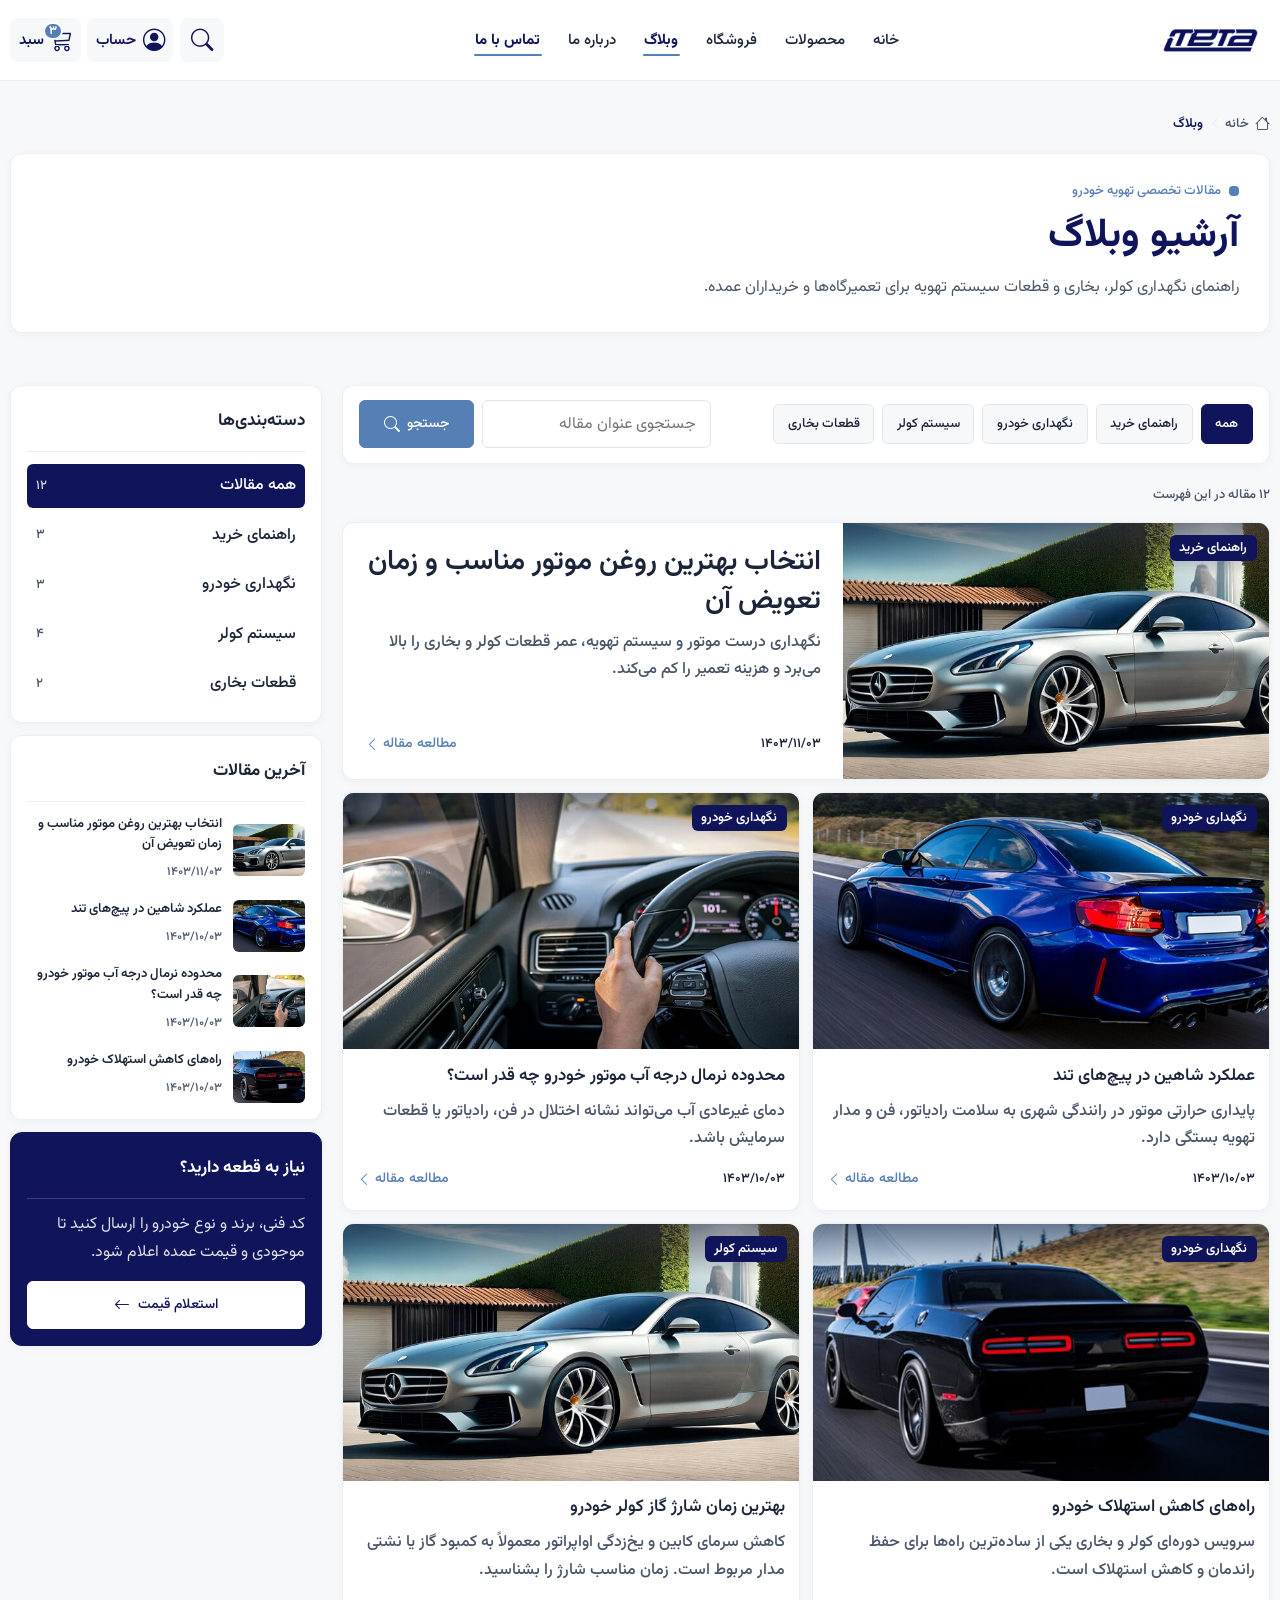
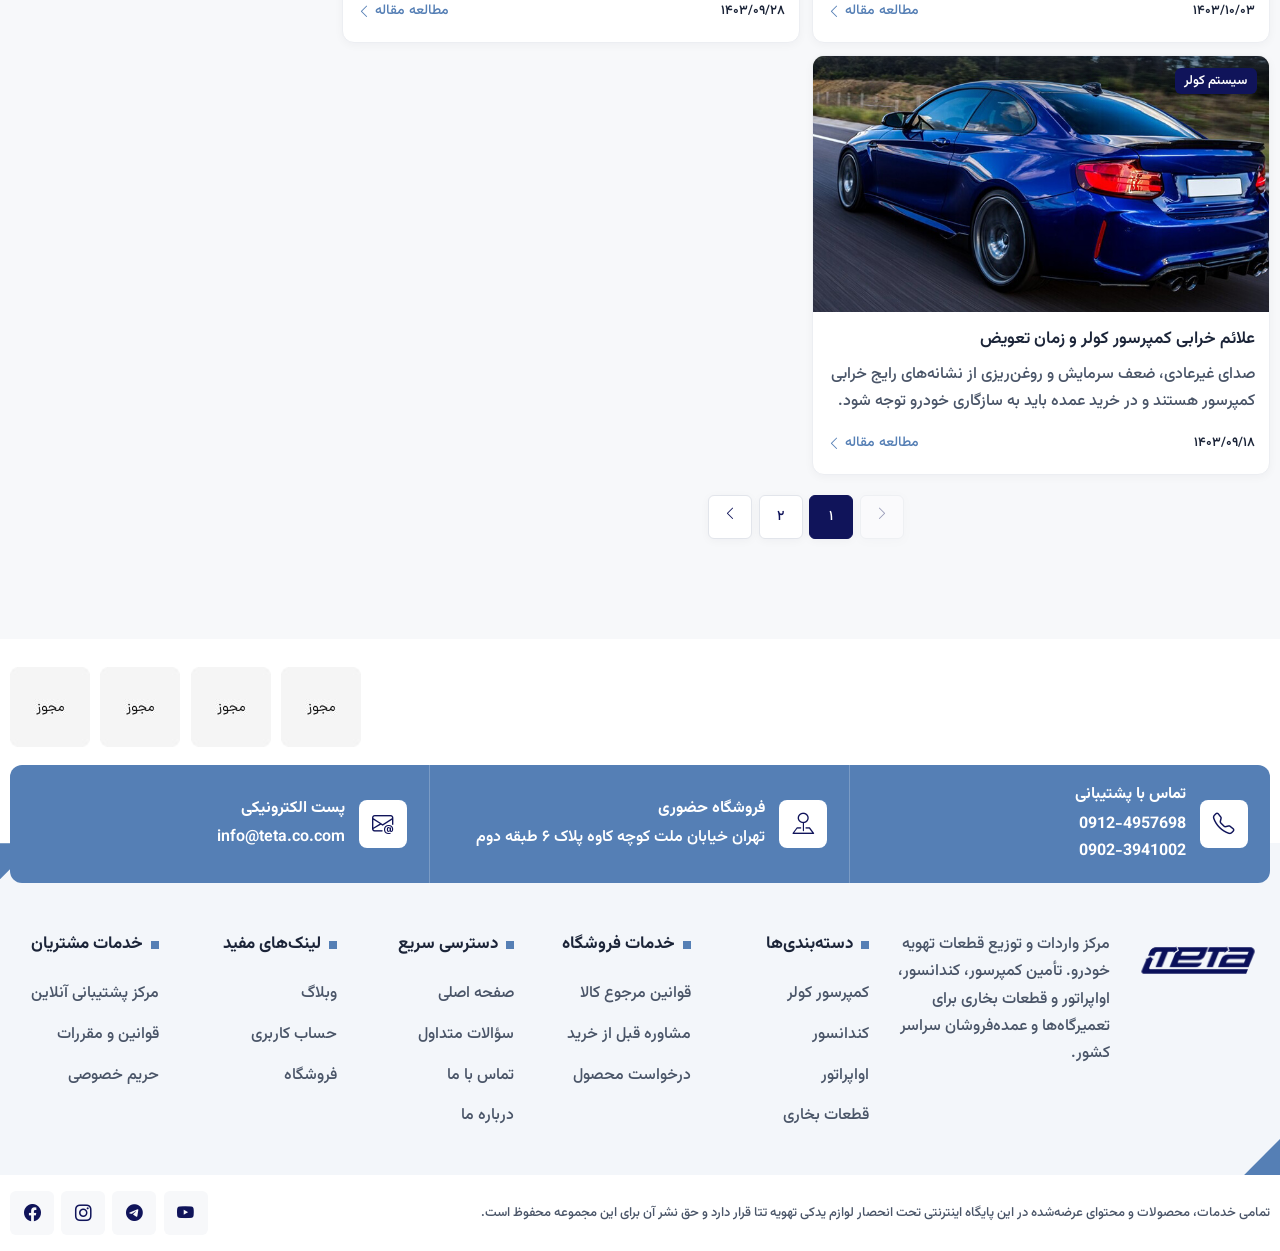
==== commit 158e959c: "Refactor blog header and breadcrumb navigation in blog.html; update CSS for improved layout, respons" ====
--- a/blog.html
+++ b/blog.html
@@ -120,16 +120,17 @@
       <header class="page-hero">
         <div class="container">
           <nav class="breadcrumb" aria-label="مسیر صفحه">
-            <a href="index.html">خانه</a>
-            <span class="breadcrumb__sep" aria-hidden="true">/</span>
+            <a href="index.html">
+              <i class="bi bi-house" aria-hidden="true"></i>
+              خانه
+            </a>
+            <span class="breadcrumb__sep" aria-hidden="true"><i class="bi bi-chevron-left"></i></span>
             <span aria-current="page">وبلاگ</span>
           </nav>
-          <div class="page-hero__title-wrap">
-            <span class="section-head__icon" aria-hidden="true"><i class="bi bi-newspaper"></i></span>
-            <div class="page-hero__copy">
-              <h1 class="page-hero__title">آرشیو وبلاگ</h1>
-              <p class="page-hero__lead">مقالات تخصصی نگهداری کولر، بخاری و سیستم تهویه خودرو برای تعمیرگاه‌ها و خریداران عمده.</p>
-            </div>
+          <div class="page-hero__panel">
+            <p class="page-hero__eyebrow">مقالات تخصصی تهویه خودرو</p>
+            <h1 class="page-hero__title">آرشیو وبلاگ</h1>
+            <p class="page-hero__lead">راهنمای نگهداری کولر، بخاری و قطعات سیستم تهویه برای تعمیرگاه‌ها و خریداران عمده.</p>
           </div>
         </div>
       </header>
--- a/css/blog.css
+++ b/css/blog.css
@@ -1,38 +1,52 @@
 .page-hero {
-  background: var(--color-primary);
-  color: var(--color-white);
-  padding-block: 1.5rem 1.75rem;
-}
-
-.page-hero__title-wrap {
-  display: flex;
+  background: var(--color-bg);
+  padding-block: 1.15rem 0;
+}
+
+.page-hero__panel {
+  display: flex;
+  flex-direction: column;
   align-items: flex-start;
-  gap: 0.85rem;
-  min-width: 0;
-}
-
-.page-hero .section-head__icon {
-  margin-block-start: 0.15rem;
-}
-
-.page-hero__copy {
-  display: flex;
-  flex-direction: column;
-  gap: 0.4rem;
-  min-width: 0;
+  gap: 0.55rem;
+  padding: 1.15rem 1.1rem 1.25rem;
+  background: var(--color-white);
+  border: 1px solid var(--color-border-soft);
+  border-radius: var(--radius-xl);
+  box-shadow: var(--shadow-card);
+}
+
+.page-hero__eyebrow {
+  display: inline-flex;
+  align-items: center;
+  gap: 0.5rem;
+  margin: 0;
+  color: var(--color-secondary);
+  font-size: var(--font-size-meta);
+  font-weight: var(--font-weight-medium);
+  line-height: 1.4;
+}
+
+.page-hero__eyebrow::before {
+  content: "";
+  width: 10px;
+  height: 10px;
+  background-color: var(--color-secondary);
+  border-radius: var(--radius-sm);
+  flex-shrink: 0;
 }
 
 .page-hero__title {
-  color: var(--color-white);
-  font-size: var(--font-size-section);
-  line-height: var(--line-height-section);
+  color: var(--color-primary);
+  font-size: var(--font-size-hero);
+  font-weight: var(--font-weight-bold);
+  line-height: var(--line-height-hero);
 }
 
 .page-hero__lead {
-  max-width: 40rem;
-  color: color-mix(in srgb, var(--color-white) 82%, transparent);
+  max-width: 38rem;
+  color: var(--color-muted);
   font-size: var(--font-size-body);
-  line-height: 1.75;
+  line-height: 1.85;
 }
 
 .breadcrumb {
@@ -41,31 +55,40 @@
   align-items: center;
   gap: 0.35rem;
   margin-block-end: 0.85rem;
-  color: color-mix(in srgb, var(--color-white) 78%, transparent);
+  color: var(--color-muted);
   font-size: var(--font-size-meta);
   font-weight: var(--font-weight-medium);
 }
 
 .breadcrumb a {
-  color: inherit;
+  display: inline-flex;
+  align-items: center;
+  gap: 0.35rem;
+  color: var(--color-muted);
+}
+
+.breadcrumb a i {
+  font-size: 0.95rem;
 }
 
 .breadcrumb a:hover,
 .breadcrumb a:focus-visible {
-  color: var(--color-white);
+  color: var(--color-primary);
 }
 
 .breadcrumb a:focus-visible {
-  outline: 2px solid var(--color-white);
+  outline: 2px solid var(--color-secondary);
   outline-offset: 3px;
 }
 
 .breadcrumb__sep {
-  opacity: 0.65;
+  display: inline-flex;
+  color: var(--color-border);
+  font-size: 0.7rem;
 }
 
 .breadcrumb [aria-current="page"] {
-  color: var(--color-white);
+  color: var(--color-primary);
   font-weight: var(--font-weight-semibold);
 }
 
@@ -404,12 +427,12 @@
 
 @media (min-width: 768px) {
   .page-hero {
-    padding-block: 1.85rem 2.1rem;
-  }
-
-  .page-hero__title {
-    font-size: var(--font-size-hero);
-    line-height: var(--line-height-hero);
+    padding-block: 1.5rem 0;
+  }
+
+  .page-hero__panel {
+    padding: 1.5rem 1.5rem 1.6rem;
+    gap: 0.7rem;
   }
 
   .blog-toolbar {
@@ -466,6 +489,14 @@
 }
 
 @media (min-width: 1024px) {
+  .page-hero {
+    padding-block: 1.75rem 0;
+  }
+
+  .page-hero__panel {
+    padding: 1.75rem 1.85rem 1.85rem;
+  }
+
   .blog-archive__layout {
     grid-template-columns: minmax(0, 1fr) 19.5rem;
     align-items: start;
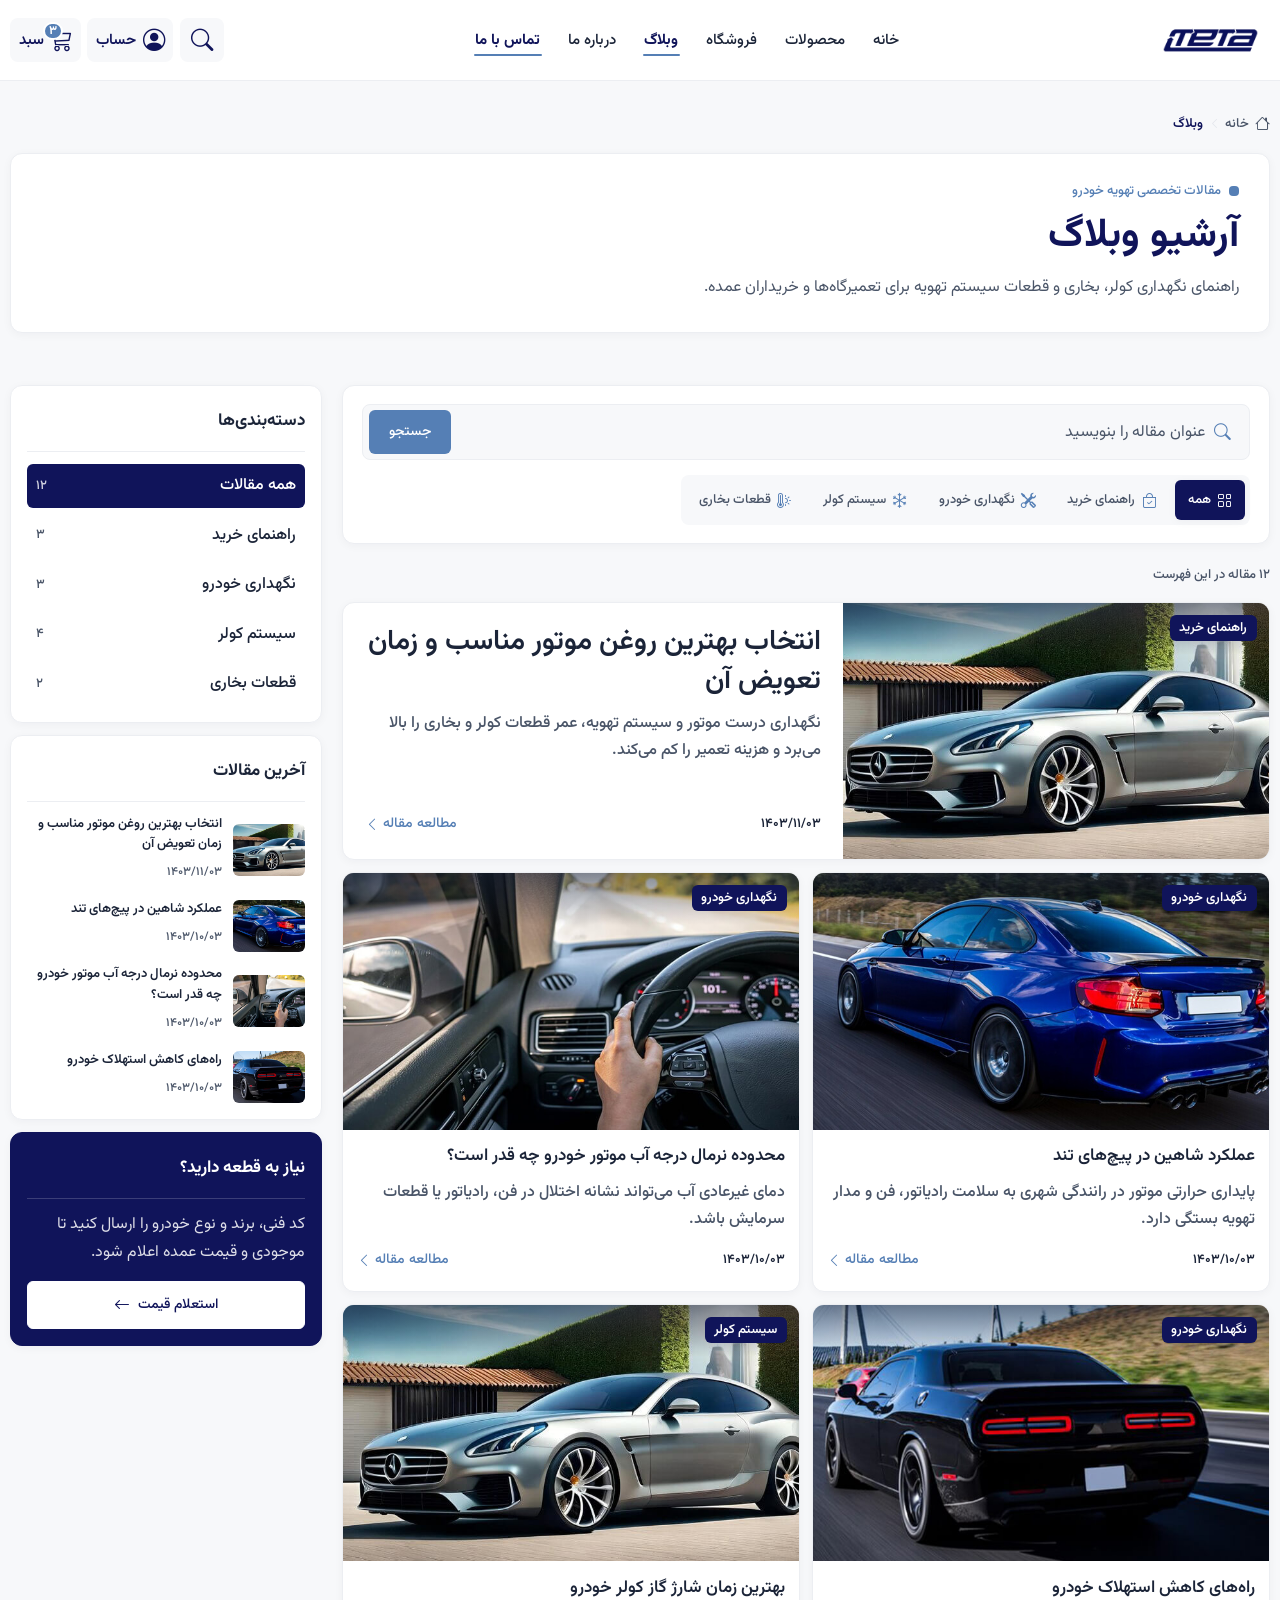
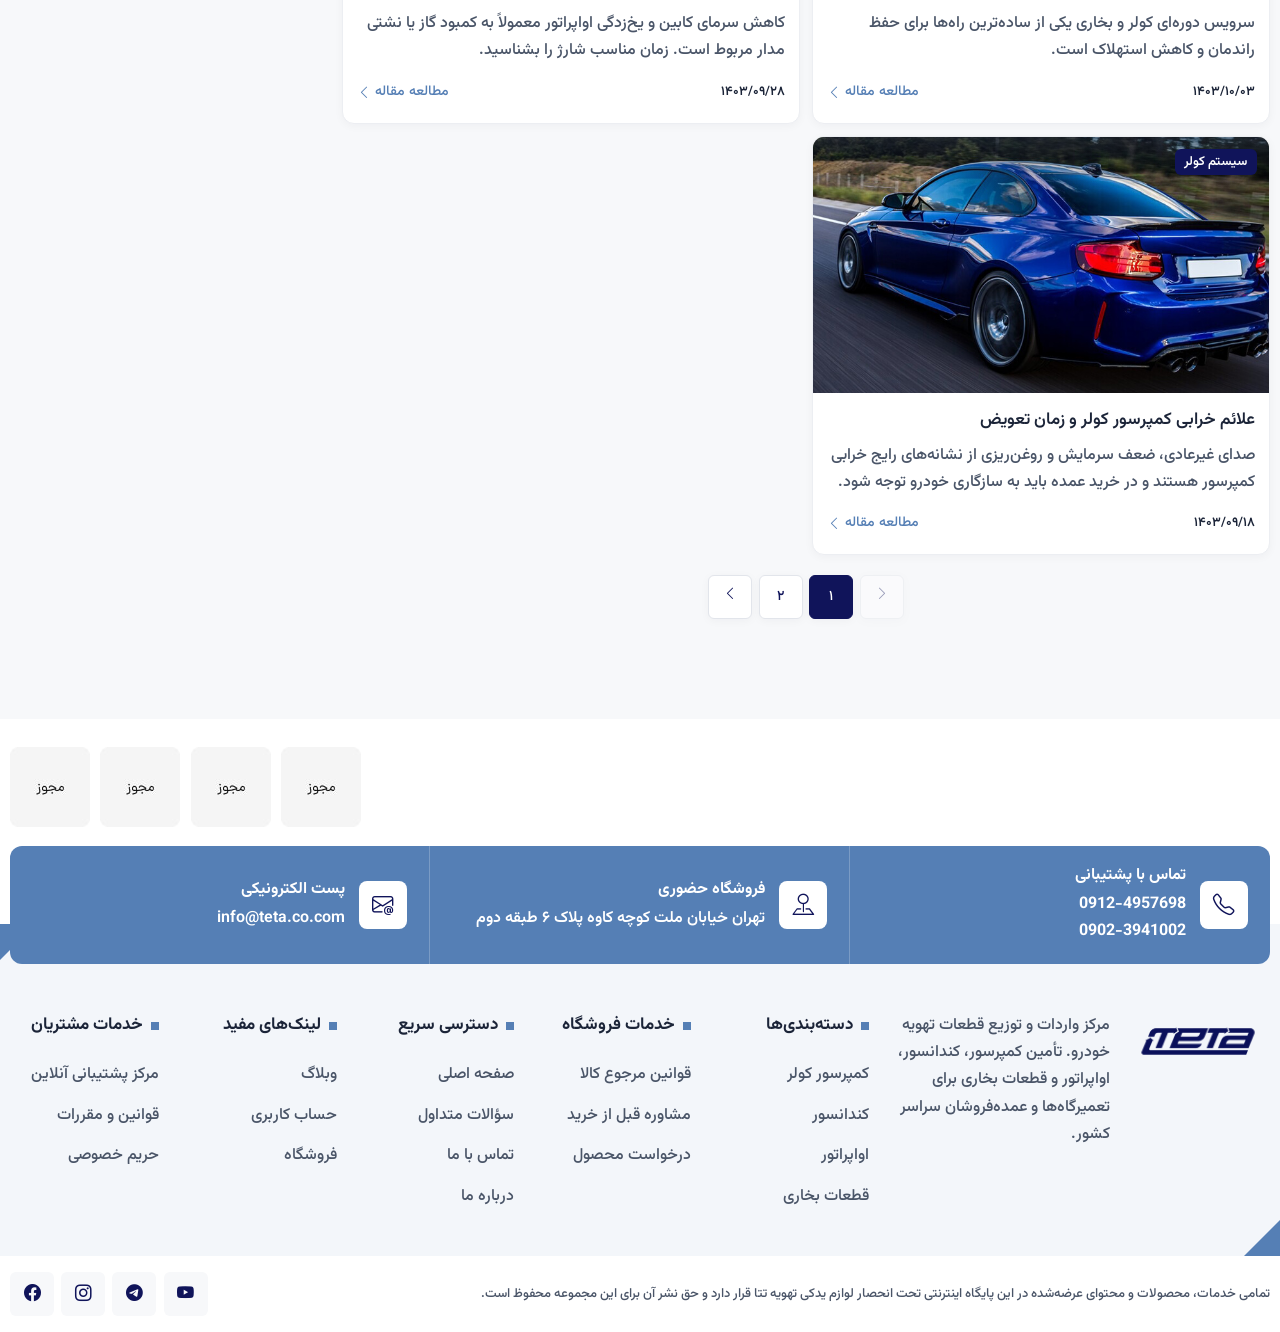
==== commit 85d8c9a1: "Refactor blog toolbar and search functionality in blog.html; enhance CSS for improved layout, spacin" ====
--- a/blog.html
+++ b/blog.html
@@ -141,21 +141,38 @@
           <div class="blog-archive__layout">
             <div class="blog-archive__main" data-blog-main>
               <div class="blog-toolbar">
-                <div class="blog-filters" role="group" aria-label="فیلتر موضوع مقالات">
-                  <button class="blog-filters__chip is-active" type="button" data-blog-filter="all" aria-pressed="true">همه</button>
-                  <button class="blog-filters__chip" type="button" data-blog-filter="راهنمای خرید" aria-pressed="false">راهنمای خرید</button>
-                  <button class="blog-filters__chip" type="button" data-blog-filter="نگهداری خودرو" aria-pressed="false">نگهداری خودرو</button>
-                  <button class="blog-filters__chip" type="button" data-blog-filter="سیستم کولر" aria-pressed="false">سیستم کولر</button>
-                  <button class="blog-filters__chip" type="button" data-blog-filter="قطعات بخاری" aria-pressed="false">قطعات بخاری</button>
-                </div>
                 <form class="blog-search" data-blog-search>
                   <label class="visually-hidden" for="blog-search">جستجوی مقاله</label>
-                  <input class="blog-search__input" id="blog-search" type="search" name="q" placeholder="جستجوی عنوان مقاله">
-                  <button class="primary-button" type="submit">
-                    جستجو
+                  <div class="blog-search__field">
                     <i class="bi bi-search" aria-hidden="true"></i>
-                  </button>
+                    <input class="blog-search__input" id="blog-search" type="search" name="q" placeholder="عنوان مقاله را بنویسید">
+                    <button class="blog-search__submit" type="submit">
+                      جستجو
+                    </button>
+                  </div>
                 </form>
+                <div class="blog-filters" role="group" aria-label="فیلتر موضوع مقالات">
+                  <button class="blog-filters__chip is-active" type="button" data-blog-filter="all" aria-pressed="true">
+                    <i class="bi bi-grid" aria-hidden="true"></i>
+                    همه
+                  </button>
+                  <button class="blog-filters__chip" type="button" data-blog-filter="راهنمای خرید" aria-pressed="false">
+                    <i class="bi bi-bag-check" aria-hidden="true"></i>
+                    راهنمای خرید
+                  </button>
+                  <button class="blog-filters__chip" type="button" data-blog-filter="نگهداری خودرو" aria-pressed="false">
+                    <i class="bi bi-tools" aria-hidden="true"></i>
+                    نگهداری خودرو
+                  </button>
+                  <button class="blog-filters__chip" type="button" data-blog-filter="سیستم کولر" aria-pressed="false">
+                    <i class="bi bi-snow" aria-hidden="true"></i>
+                    سیستم کولر
+                  </button>
+                  <button class="blog-filters__chip" type="button" data-blog-filter="قطعات بخاری" aria-pressed="false">
+                    <i class="bi bi-thermometer-sun" aria-hidden="true"></i>
+                    قطعات بخاری
+                  </button>
+                </div>
               </div>
               <p class="blog-archive__count" data-blog-count aria-live="polite"></p>
               <div class="blog-archive__featured" data-blog-featured></div>
--- a/css/blog.css
+++ b/css/blog.css
@@ -118,12 +118,11 @@
 .blog-toolbar {
   display: flex;
   flex-direction: column;
-  flex-wrap: wrap;
-  gap: 0.75rem;
+  gap: 0.85rem;
   min-width: 0;
   max-width: 100%;
   margin-block-end: 1rem;
-  padding: 0.85rem;
+  padding: 1rem;
   background: var(--color-white);
   border: 1px solid var(--color-border-soft);
   border-radius: var(--radius-xl);
@@ -137,24 +136,111 @@
   font-weight: var(--font-weight-medium);
 }
 
+.blog-search {
+  width: 100%;
+}
+
+.blog-search__field {
+  display: flex;
+  align-items: center;
+  gap: 0.55rem;
+  min-height: 52px;
+  padding-block: 0.3rem;
+  padding-inline: 0.35rem 0.35rem;
+  padding-inline-start: 0.95rem;
+  background: var(--color-bg);
+  border: 1px solid var(--color-border-soft);
+  border-radius: var(--radius-lg);
+  transition:
+    border-color 0.2s ease,
+    background-color 0.2s ease,
+    box-shadow 0.2s ease;
+}
+
+.blog-search__field:focus-within {
+  background: var(--color-white);
+  border-color: var(--color-secondary);
+  box-shadow: 0 0 0 3px var(--color-surface-tint);
+}
+
+.blog-search__field > .bi {
+  flex-shrink: 0;
+  color: var(--color-secondary);
+  font-size: 1.05rem;
+  line-height: 1;
+}
+
+.blog-search__input {
+  flex: 1;
+  width: 100%;
+  min-width: 0;
+  min-height: 44px;
+  padding: 0;
+  border: 0;
+  background: transparent;
+  color: var(--color-text);
+  font-size: var(--font-size-body);
+}
+
+.blog-search__input:focus,
+.blog-search__input:focus-visible {
+  outline: none;
+}
+
+.blog-search__input::placeholder {
+  color: var(--color-muted);
+}
+
+.blog-search__submit {
+  flex-shrink: 0;
+  min-height: 40px;
+  padding: 0.55rem 1.05rem;
+  border: 0;
+  border-radius: var(--radius-md);
+  background: var(--color-secondary);
+  color: var(--color-white);
+  cursor: pointer;
+  font-family: var(--font-family-heading);
+  font-size: var(--font-size-button);
+  font-weight: var(--font-weight-medium);
+  line-height: 1;
+  transition: background-color 0.2s ease, transform 0.2s ease;
+}
+
+.blog-search__submit:hover,
+.blog-search__submit:focus-visible {
+  background: var(--color-primary);
+}
+
+.blog-search__submit:focus-visible {
+  outline: 2px solid var(--color-primary);
+  outline-offset: 2px;
+}
+
 .blog-filters {
   display: flex;
   flex-wrap: wrap;
   align-items: center;
-  gap: 0.5rem;
-  width: 100%;
-  min-width: 0;
+  gap: 0.35rem;
+  width: fit-content;
   max-width: 100%;
+  min-width: 0;
+  padding: 0.3rem;
+  background: var(--color-bg);
+  border-radius: var(--radius-lg);
 }
 
 .blog-filters__chip {
+  display: inline-flex;
+  align-items: center;
+  gap: 0.4rem;
   flex: 0 0 auto;
   min-height: 40px;
-  padding: 0.4rem 0.85rem;
-  border: 1px solid var(--color-border);
+  padding: 0.4rem 0.8rem;
+  border: 0;
   border-radius: var(--radius-md);
-  background: var(--color-bg);
-  color: var(--color-text);
+  background: transparent;
+  color: var(--color-muted);
   cursor: pointer;
   font-family: var(--font-family-heading);
   font-size: var(--font-size-meta);
@@ -163,12 +249,18 @@
   transition:
     background-color 0.2s ease,
     color 0.2s ease,
-    border-color 0.2s ease;
+    box-shadow 0.2s ease;
+}
+
+.blog-filters__chip i {
+  font-size: 0.95rem;
+  line-height: 1;
+  color: var(--color-secondary);
 }
 
 .blog-filters__chip:hover,
 .blog-filters__chip:focus-visible {
-  border-color: var(--color-secondary);
+  background: var(--color-white);
   color: var(--color-primary);
 }
 
@@ -179,42 +271,12 @@
 
 .blog-filters__chip.is-active {
   background: var(--color-primary);
-  border-color: var(--color-primary);
-  color: var(--color-white);
-}
-
-@media (max-width: 767px) {
-  .blog-filters__chip {
-    min-height: 36px;
-    padding: 0.35rem 0.65rem;
-  }
-}
-
-.blog-search {
-  display: flex;
-  gap: 0.5rem;
-  width: 100%;
-}
-
-.blog-search__input {
-  width: 100%;
-  min-width: 0;
-  min-height: 44px;
-  padding-inline: 0.85rem;
-  border: 1px solid var(--color-border);
-  border-radius: var(--radius-md);
-  background: var(--color-white);
-  color: var(--color-text);
-  font-size: var(--font-size-body);
-}
-
-.blog-search__input:focus-visible {
-  outline: 2px solid var(--color-secondary);
-  outline-offset: 2px;
-}
-
-.blog-search .primary-button {
-  flex-shrink: 0;
+  color: var(--color-white);
+  box-shadow: var(--shadow-card);
+}
+
+.blog-filters__chip.is-active i {
+  color: var(--color-white);
 }
 
 .blog-archive__featured {
@@ -436,22 +498,18 @@
   }
 
   .blog-toolbar {
-    flex-direction: row;
-    align-items: center;
-    justify-content: space-between;
-    padding: 0.9rem 1rem;
-  }
-
-  .blog-filters {
-    width: auto;
-    flex: 1 1 16rem;
-  }
-
-  .blog-search {
-    width: auto;
-    min-width: 17rem;
-    max-width: 22rem;
-    flex: 1 1 17rem;
+    padding: 1.15rem 1.2rem;
+    gap: 0.95rem;
+  }
+
+  .blog-search__field {
+    min-height: 56px;
+    padding-inline-start: 1.1rem;
+  }
+
+  .blog-search__submit {
+    min-height: 44px;
+    padding-inline: 1.25rem;
   }
 
   .blog-archive .media-grid {
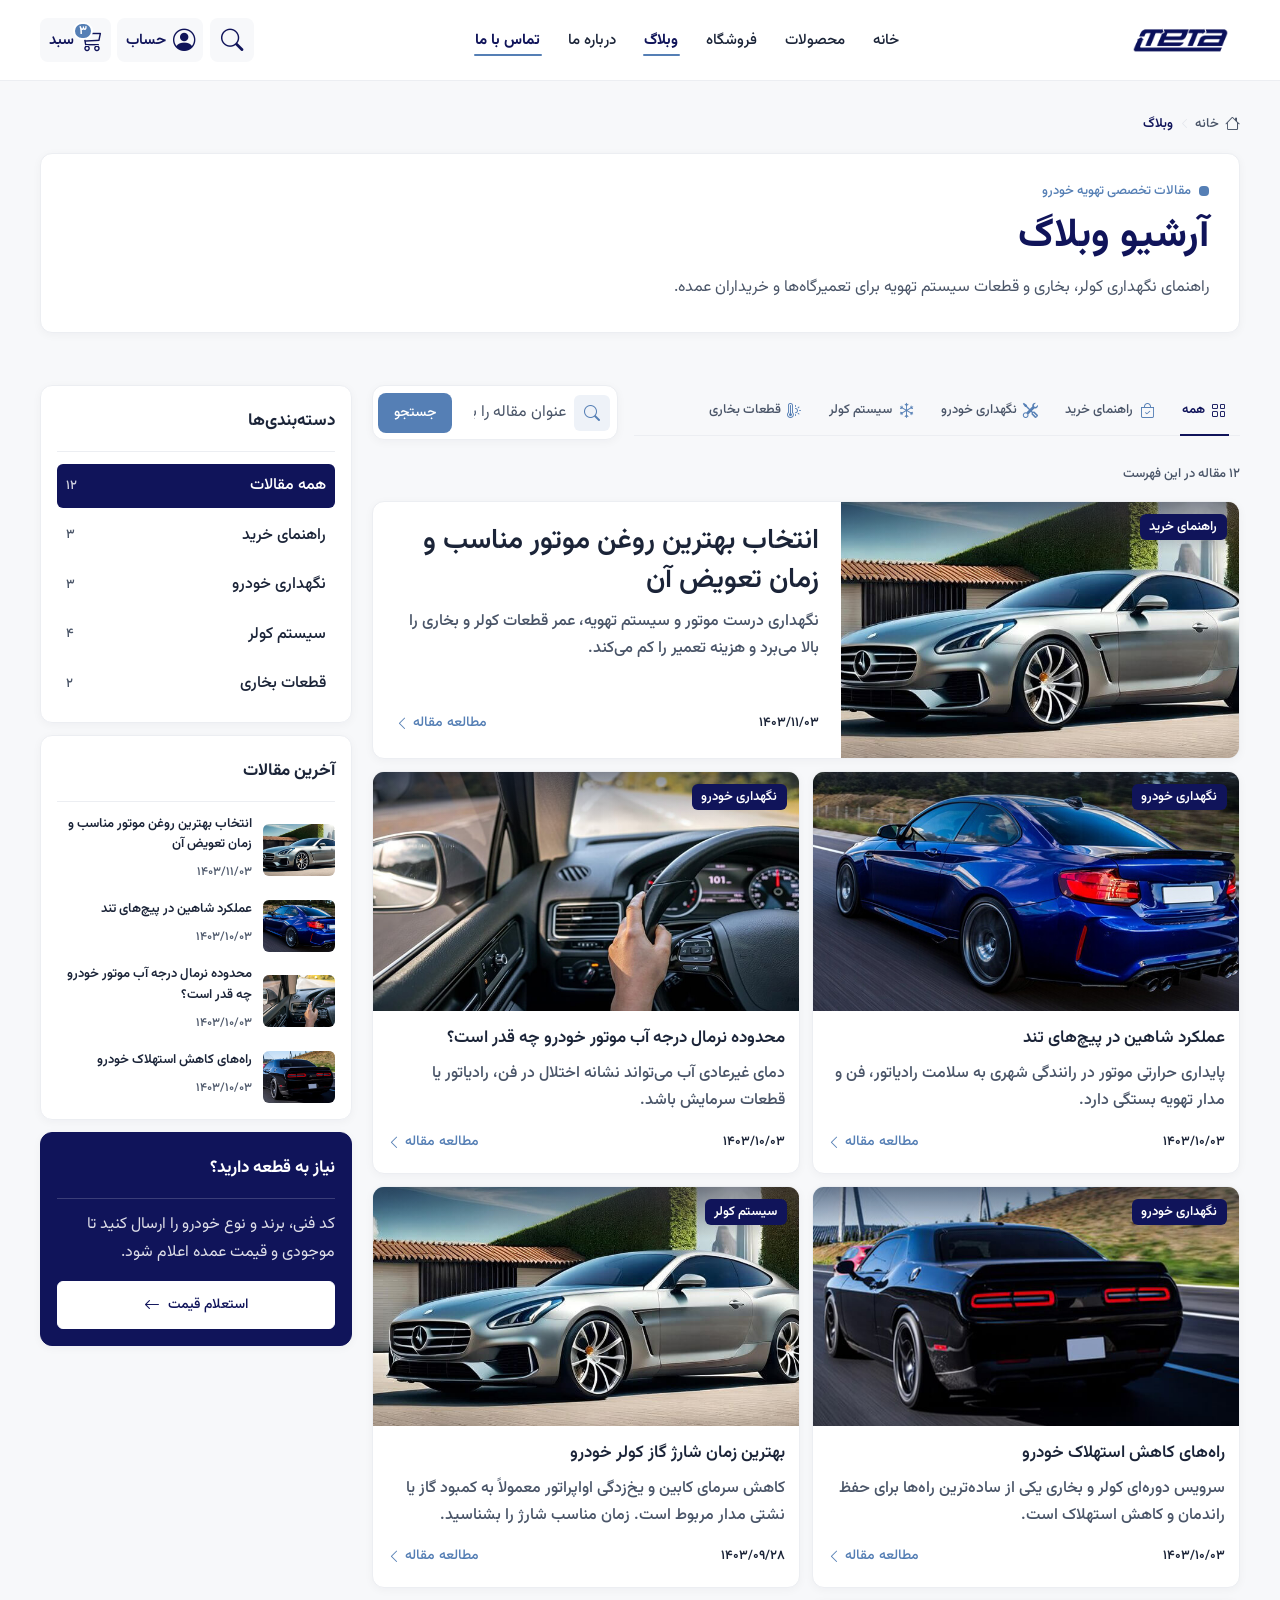
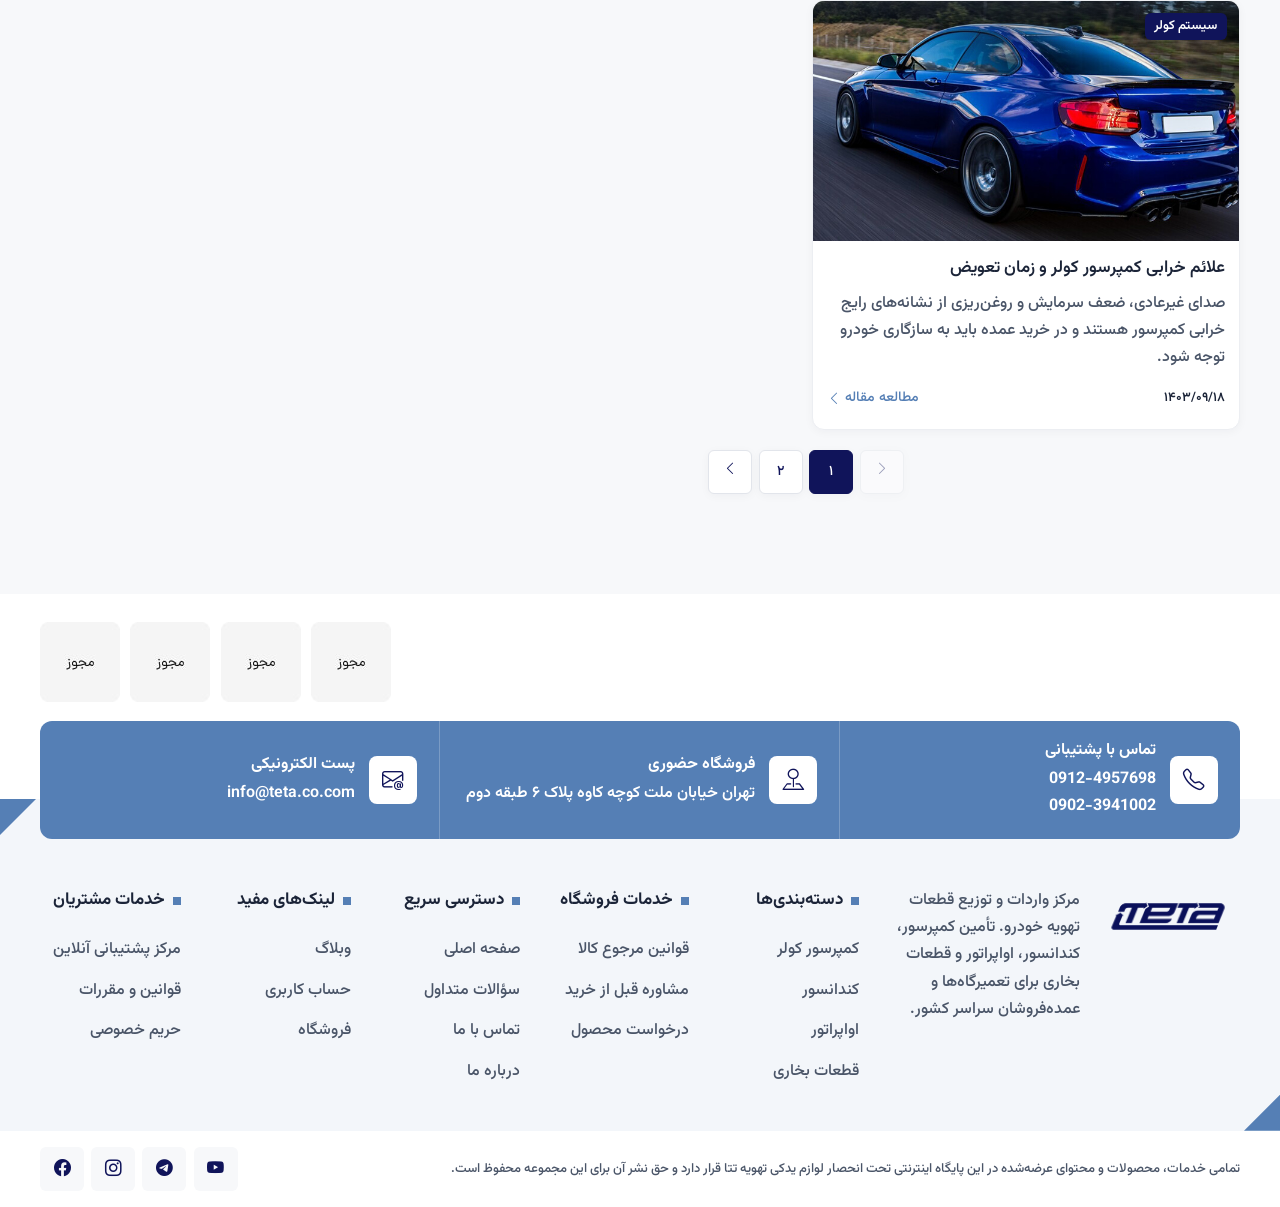
==== commit 4108fc23: "Refactor blog layout and functionality; update blog.html for improved search input styling and icon " ====
--- a/blog.html
+++ b/blog.html
@@ -144,7 +144,9 @@
                 <form class="blog-search" data-blog-search>
                   <label class="visually-hidden" for="blog-search">جستجوی مقاله</label>
                   <div class="blog-search__field">
-                    <i class="bi bi-search" aria-hidden="true"></i>
+                    <span class="blog-search__icon" aria-hidden="true">
+                      <i class="bi bi-search"></i>
+                    </span>
                     <input class="blog-search__input" id="blog-search" type="search" name="q" placeholder="عنوان مقاله را بنویسید">
                     <button class="blog-search__submit" type="submit">
                       جستجو
--- a/css/variables.css
+++ b/css/variables.css
@@ -38,7 +38,8 @@
   --shadow-card: 0 2px 10px rgba(27, 36, 56, 0.04);
   --shadow-header: none;
 
-  --container-max: 1344px;
+  --container-max: 1200px;
+  --container-content: 1080px;
   --space-section: 2.25rem;
   --header-height: 80px;
 }
--- a/css/base.css
+++ b/css/base.css
@@ -125,8 +125,14 @@
   overflow: hidden;
 }
 
+@media (min-width: 768px) {
+  .container {
+    width: min(100% - 3rem, var(--container-max));
+  }
+}
+
 @media (min-width: 1024px) {
   .container {
-    width: min(100% - 1.25rem, var(--container-max));
+    width: min(100% - 4rem, var(--container-max));
   }
 }
--- a/css/blog.css
+++ b/css/blog.css
@@ -118,55 +118,59 @@
 .blog-toolbar {
   display: flex;
   flex-direction: column;
-  gap: 0.85rem;
+  gap: 0.9rem;
   min-width: 0;
   max-width: 100%;
-  margin-block-end: 1rem;
-  padding: 1rem;
+  margin-block-end: 1.15rem;
+  padding: 0;
+  background: transparent;
+  border: 0;
+  box-shadow: none;
+}
+
+.blog-archive__count {
+  margin: 0 0 0.75rem;
+  color: var(--color-muted);
+  font-size: var(--font-size-meta);
+  font-weight: var(--font-weight-medium);
+}
+
+.blog-search {
+  width: 100%;
+}
+
+.blog-search__field {
+  display: flex;
+  align-items: center;
+  gap: 0.5rem;
+  min-height: 52px;
+  padding-block: 0.3rem;
+  padding-inline: 0.3rem 0.3rem;
+  padding-inline-start: 0.45rem;
   background: var(--color-white);
   border: 1px solid var(--color-border-soft);
   border-radius: var(--radius-xl);
   box-shadow: var(--shadow-card);
-}
-
-.blog-archive__count {
-  margin: 0 0 0.75rem;
-  color: var(--color-muted);
-  font-size: var(--font-size-meta);
-  font-weight: var(--font-weight-medium);
-}
-
-.blog-search {
-  width: 100%;
-}
-
-.blog-search__field {
-  display: flex;
-  align-items: center;
-  gap: 0.55rem;
-  min-height: 52px;
-  padding-block: 0.3rem;
-  padding-inline: 0.35rem 0.35rem;
-  padding-inline-start: 0.95rem;
-  background: var(--color-bg);
-  border: 1px solid var(--color-border-soft);
-  border-radius: var(--radius-lg);
   transition:
     border-color 0.2s ease,
-    background-color 0.2s ease,
     box-shadow 0.2s ease;
 }
 
 .blog-search__field:focus-within {
-  background: var(--color-white);
   border-color: var(--color-secondary);
   box-shadow: 0 0 0 3px var(--color-surface-tint);
 }
 
-.blog-search__field > .bi {
+.blog-search__icon {
+  display: grid;
+  place-items: center;
   flex-shrink: 0;
+  width: 36px;
+  height: 36px;
+  border-radius: var(--radius-md);
+  background: var(--color-surface-tint);
   color: var(--color-secondary);
-  font-size: 1.05rem;
+  font-size: 1rem;
   line-height: 1;
 }
 
@@ -193,10 +197,13 @@
 
 .blog-search__submit {
   flex-shrink: 0;
+  display: inline-flex;
+  align-items: center;
+  gap: 0.35rem;
   min-height: 40px;
-  padding: 0.55rem 1.05rem;
+  padding: 0.55rem 1rem;
   border: 0;
-  border-radius: var(--radius-md);
+  border-radius: var(--radius-lg);
   background: var(--color-secondary);
   color: var(--color-white);
   cursor: pointer;
@@ -204,7 +211,7 @@
   font-size: var(--font-size-button);
   font-weight: var(--font-weight-medium);
   line-height: 1;
-  transition: background-color 0.2s ease, transform 0.2s ease;
+  transition: background-color 0.2s ease;
 }
 
 .blog-search__submit:hover,
@@ -220,25 +227,26 @@
 .blog-filters {
   display: flex;
   flex-wrap: wrap;
-  align-items: center;
-  gap: 0.35rem;
-  width: fit-content;
+  align-items: stretch;
+  gap: 0;
+  width: 100%;
+  min-width: 0;
   max-width: 100%;
-  min-width: 0;
-  padding: 0.3rem;
-  background: var(--color-bg);
-  border-radius: var(--radius-lg);
+  padding: 0;
+  background: transparent;
+  border-block-end: 1px solid var(--color-border-soft);
 }
 
 .blog-filters__chip {
+  position: relative;
   display: inline-flex;
   align-items: center;
   gap: 0.4rem;
-  flex: 0 0 auto;
-  min-height: 40px;
-  padding: 0.4rem 0.8rem;
+  flex: 0 1 auto;
+  min-height: 46px;
+  padding: 0.55rem 0.85rem 0.7rem;
   border: 0;
-  border-radius: var(--radius-md);
+  border-radius: 0;
   background: transparent;
   color: var(--color-muted);
   cursor: pointer;
@@ -246,10 +254,7 @@
   font-size: var(--font-size-meta);
   font-weight: var(--font-weight-medium);
   line-height: 1;
-  transition:
-    background-color 0.2s ease,
-    color 0.2s ease,
-    box-shadow 0.2s ease;
+  transition: color 0.2s ease;
 }
 
 .blog-filters__chip i {
@@ -260,23 +265,33 @@
 
 .blog-filters__chip:hover,
 .blog-filters__chip:focus-visible {
-  background: var(--color-white);
+  background: transparent;
   color: var(--color-primary);
 }
 
 .blog-filters__chip:focus-visible {
   outline: 2px solid var(--color-secondary);
-  outline-offset: 2px;
+  outline-offset: -2px;
 }
 
 .blog-filters__chip.is-active {
+  background: transparent;
+  color: var(--color-primary);
+  font-weight: var(--font-weight-semibold);
+  box-shadow: none;
+}
+
+.blog-filters__chip.is-active i {
+  color: var(--color-primary);
+}
+
+.blog-filters__chip.is-active::after {
+  content: "";
+  position: absolute;
+  inset-inline: 0.7rem;
+  inset-block-end: -1px;
+  height: 2px;
   background: var(--color-primary);
-  color: var(--color-white);
-  box-shadow: var(--shadow-card);
-}
-
-.blog-filters__chip.is-active i {
-  color: var(--color-white);
 }
 
 .blog-archive__featured {
@@ -498,18 +513,28 @@
   }
 
   .blog-toolbar {
-    padding: 1.15rem 1.2rem;
-    gap: 0.95rem;
+    flex-direction: row;
+    align-items: center;
+    gap: 1rem;
+  }
+
+  .blog-search {
+    flex: 0 1 22rem;
+    max-width: 22rem;
+    order: 1;
+  }
+
+  .blog-filters {
+    flex: 1 1 auto;
+    order: 0;
   }
 
   .blog-search__field {
-    min-height: 56px;
-    padding-inline-start: 1.1rem;
+    min-height: 48px;
   }
 
   .blog-search__submit {
-    min-height: 44px;
-    padding-inline: 1.25rem;
+    min-height: 40px;
   }
 
   .blog-archive .media-grid {
@@ -575,4 +600,607 @@
   .blog-archive .media-grid {
     grid-template-columns: repeat(3, 1fr);
   }
-}
+
+  .blog-related .media-grid {
+    grid-template-columns: repeat(3, 1fr);
+  }
+}
+
+.read-progress {
+  position: sticky;
+  top: var(--header-height);
+  z-index: 90;
+  height: 3px;
+  background: var(--color-border-soft);
+}
+
+.read-progress span {
+  display: block;
+  width: 0;
+  height: 100%;
+  background: var(--color-secondary);
+  transform-origin: right;
+}
+
+.blog-single {
+  display: block;
+  padding-block: 1.15rem var(--space-section);
+}
+
+.blog-single__layout {
+  display: grid;
+  gap: 1rem;
+  min-width: 0;
+  max-width: 100%;
+}
+
+.blog-single__main,
+.blog-single__aside {
+  min-width: 0;
+}
+
+.blog-single__aside {
+  display: flex;
+  flex-direction: column;
+  gap: 0.75rem;
+}
+
+.article {
+  overflow: hidden;
+  background: var(--color-white);
+  border: 1px solid var(--color-border-soft);
+  border-radius: var(--radius-xl);
+  box-shadow: var(--shadow-card);
+}
+
+.article__cover {
+  position: relative;
+  aspect-ratio: 16 / 9;
+  overflow: hidden;
+  background: var(--color-primary);
+}
+
+.article__cover img {
+  width: 100%;
+  height: 100%;
+  object-fit: cover;
+}
+
+.article__cover::after {
+  content: "";
+  position: absolute;
+  inset-block-start: 0;
+  inset-inline: 0;
+  height: 4.5rem;
+  background: linear-gradient(to bottom, var(--color-overlay), transparent);
+  pointer-events: none;
+}
+
+.article__category {
+  position: absolute;
+  inset-block-start: 0.85rem;
+  inset-inline-start: 0.85rem;
+  z-index: 2;
+  padding: 0.3rem 0.7rem;
+  border-radius: var(--radius-md);
+  background: var(--color-primary);
+  color: var(--color-white);
+  font-size: var(--font-size-meta);
+  font-weight: var(--font-weight-semibold);
+  line-height: 1.4;
+}
+
+.article__inner {
+  padding: 1.15rem 1rem 1.25rem;
+}
+
+.article__header {
+  display: flex;
+  flex-direction: column;
+  gap: 0.75rem;
+  margin-block-end: 1.15rem;
+  padding-block-end: 1rem;
+  border-block-end: 1px solid var(--color-border-soft);
+}
+
+.article__title {
+  color: var(--color-primary);
+  font-size: 1.35rem;
+  font-weight: var(--font-weight-bold);
+  line-height: 1.75;
+  overflow-wrap: break-word;
+}
+
+.article__meta {
+  display: flex;
+  flex-wrap: wrap;
+  gap: 0.55rem 1rem;
+  color: var(--color-muted);
+  font-size: var(--font-size-meta);
+  font-weight: var(--font-weight-medium);
+}
+
+.article__meta li {
+  display: inline-flex;
+  align-items: center;
+  gap: 0.35rem;
+}
+
+.article__meta i {
+  color: var(--color-secondary);
+  font-size: 0.95rem;
+}
+
+.article__content {
+  color: var(--color-text);
+  font-size: var(--font-size-body);
+  line-height: 1.9;
+}
+
+.article__lead {
+  margin: 0 0 1.1rem;
+  color: var(--color-accent);
+  font-size: 1rem;
+  font-weight: var(--font-weight-medium);
+  line-height: 1.9;
+}
+
+.article__content p {
+  margin-block-end: 0.9rem;
+}
+
+.article__content h2 {
+  display: flex;
+  align-items: flex-start;
+  gap: 0.55rem;
+  margin: 1.6rem 0 0.7rem;
+  color: var(--color-primary);
+  font-size: 1.125rem;
+  font-weight: var(--font-weight-bold);
+  line-height: 1.75;
+  scroll-margin-top: calc(var(--header-height) + 1.25rem);
+}
+
+.article__content h2::before {
+  content: "";
+  width: 10px;
+  height: 10px;
+  margin-block-start: 0.45rem;
+  flex-shrink: 0;
+  background-color: var(--color-secondary);
+  border-radius: var(--radius-sm);
+}
+
+.article__content ul {
+  display: flex;
+  flex-direction: column;
+  gap: 0.45rem;
+  margin: 0 0 1rem;
+  padding: 0;
+  list-style: none;
+}
+
+.article__content li {
+  position: relative;
+  padding-inline-start: 1.15rem;
+}
+
+.article__content li::before {
+  content: "";
+  position: absolute;
+  inset-inline-start: 0;
+  inset-block-start: 0.65rem;
+  width: 6px;
+  height: 6px;
+  background: var(--color-secondary);
+  border-radius: var(--radius-sm);
+}
+
+.article__callout {
+  display: flex;
+  gap: 0.75rem;
+  margin: 1.15rem 0;
+  padding: 0.95rem 1rem;
+  background: var(--color-surface-tint);
+  border: 1px solid var(--color-border-tint);
+  border-radius: var(--radius-lg);
+}
+
+.article__callout-icon {
+  display: grid;
+  place-items: center;
+  flex-shrink: 0;
+  width: 36px;
+  height: 36px;
+  border-radius: var(--radius-md);
+  background: var(--color-white);
+  color: var(--color-secondary);
+  font-size: 1.1rem;
+}
+
+.article__callout strong {
+  display: block;
+  margin-block-end: 0.25rem;
+  color: var(--color-primary);
+  font-size: var(--font-size-card);
+}
+
+.article__callout p {
+  margin: 0;
+  color: var(--color-muted);
+}
+
+.article__figure {
+  margin: 1.15rem 0 1.25rem;
+}
+
+.article__figure img {
+  width: 100%;
+  height: auto;
+  aspect-ratio: 16 / 9;
+  object-fit: cover;
+  background: var(--color-primary);
+  border-radius: var(--radius-lg);
+}
+
+.article__figure figcaption {
+  margin-block-start: 0.5rem;
+  color: var(--color-muted);
+  font-size: var(--font-size-meta);
+  line-height: 1.7;
+}
+
+.article__footer {
+  display: flex;
+  flex-direction: column;
+  gap: 1rem;
+  margin-block-start: 1.5rem;
+  padding-block-start: 1.15rem;
+  border-block-start: 1px solid var(--color-border-soft);
+}
+
+.article-tags__title,
+.article-share__title {
+  margin: 0 0 0.6rem;
+  color: var(--color-primary);
+  font-size: var(--font-size-card);
+  font-weight: var(--font-weight-semibold);
+}
+
+.article-tags__list {
+  display: flex;
+  flex-wrap: wrap;
+  gap: 0.45rem;
+}
+
+.article-tags__item {
+  display: inline-flex;
+  align-items: center;
+  min-height: 36px;
+  padding: 0.3rem 0.75rem;
+  border: 1px solid var(--color-border);
+  border-radius: var(--radius-md);
+  background: var(--color-bg);
+  color: var(--color-text);
+  font-size: var(--font-size-meta);
+  font-weight: var(--font-weight-medium);
+}
+
+.article-tags__item:hover,
+.article-tags__item:focus-visible {
+  border-color: var(--color-secondary);
+  color: var(--color-primary);
+}
+
+.article-tags__item:focus-visible {
+  outline: 2px solid var(--color-secondary);
+  outline-offset: 2px;
+}
+
+.article-share__actions {
+  display: flex;
+  flex-wrap: wrap;
+  gap: 0.45rem;
+}
+
+.article-share__btn {
+  display: grid;
+  place-items: center;
+  width: 44px;
+  height: 44px;
+  padding: 0;
+  border: 1px solid var(--color-border);
+  border-radius: var(--radius-md);
+  background: var(--color-white);
+  color: var(--color-primary);
+  cursor: pointer;
+  font-size: 1.1rem;
+}
+
+.article-share__btn:hover,
+.article-share__btn:focus-visible {
+  border-color: var(--color-secondary);
+  background: var(--color-surface-tint);
+  color: var(--color-secondary);
+}
+
+.article-share__btn:focus-visible {
+  outline: 2px solid var(--color-secondary);
+  outline-offset: 2px;
+}
+
+.article-share__status {
+  min-height: 1.4em;
+  margin: 0.45rem 0 0;
+  color: var(--color-secondary);
+  font-size: var(--font-size-meta);
+  font-weight: var(--font-weight-medium);
+}
+
+.article__cta {
+  display: flex;
+  flex-direction: column;
+  gap: 0.9rem;
+  padding: 1.1rem 1rem;
+  background: var(--color-primary);
+  border-radius: var(--radius-lg);
+  color: var(--color-white);
+}
+
+.article__cta h2 {
+  color: var(--color-white);
+  font-size: var(--font-size-card);
+  line-height: 1.6;
+}
+
+.article__cta p {
+  margin: 0.35rem 0 0;
+  color: color-mix(in srgb, var(--color-white) 86%, transparent);
+  font-size: var(--font-size-body);
+  line-height: 1.75;
+}
+
+.article__cta .primary-button {
+  width: 100%;
+}
+
+.article-author {
+  display: grid;
+  grid-template-columns: 3.25rem minmax(0, 1fr);
+  gap: 0.75rem;
+  align-items: center;
+  padding: 0.95rem;
+  background: var(--color-bg);
+  border: 1px solid var(--color-border-soft);
+  border-radius: var(--radius-lg);
+}
+
+.article-author__logo {
+  width: 3.25rem;
+  height: 3.25rem;
+  object-fit: contain;
+  background: var(--color-white);
+  border: 1px solid var(--color-border-soft);
+  border-radius: var(--radius-md);
+}
+
+.article-author__name {
+  color: var(--color-primary);
+  font-size: var(--font-size-card);
+  font-weight: var(--font-weight-semibold);
+}
+
+.article-author__bio {
+  margin-block-start: 0.2rem;
+  color: var(--color-muted);
+  font-size: var(--font-size-meta);
+  line-height: 1.7;
+}
+
+.article-pager {
+  display: grid;
+  gap: 0.75rem;
+  margin-block-start: 1rem;
+}
+
+.article-pager__item {
+  display: grid;
+  grid-template-columns: 5.25rem minmax(0, 1fr);
+  gap: 0.75rem;
+  align-items: center;
+  min-height: 5.5rem;
+  padding: 0.7rem;
+  background: var(--color-white);
+  border: 1px solid var(--color-border-soft);
+  border-radius: var(--radius-xl);
+  box-shadow: var(--shadow-card);
+  color: inherit;
+}
+
+.article-pager__item img {
+  width: 5.25rem;
+  height: 3.75rem;
+  object-fit: cover;
+  background: var(--color-primary);
+  border-radius: var(--radius-md);
+}
+
+.article-pager__label {
+  display: block;
+  color: var(--color-secondary);
+  font-size: var(--font-size-meta);
+  font-weight: var(--font-weight-medium);
+}
+
+.article-pager__title {
+  display: -webkit-box;
+  -webkit-box-orient: vertical;
+  -webkit-line-clamp: 2;
+  line-clamp: 2;
+  overflow: hidden;
+  margin-block-start: 0.15rem;
+  color: var(--color-accent);
+  font-size: var(--font-size-body);
+  font-weight: var(--font-weight-semibold);
+  line-height: 1.6;
+}
+
+.article-pager__item:hover .article-pager__title,
+.article-pager__item:focus-visible .article-pager__title {
+  color: var(--color-secondary);
+}
+
+.article-pager__item:focus-visible {
+  outline: 2px solid var(--color-secondary);
+  outline-offset: 3px;
+}
+
+.article-pager__item--placeholder {
+  display: flex;
+  align-items: center;
+  min-height: 5.5rem;
+  padding-inline: 1rem;
+  color: var(--color-muted);
+}
+
+.blog-related {
+  margin-block-start: 1.75rem;
+}
+
+.blog-related .section-head {
+  margin-block-end: 0.85rem;
+}
+
+.blog-related .media-grid {
+  grid-template-columns: 1fr;
+}
+
+.blog-toc {
+  margin-block-end: 1.15rem;
+  padding: 0.9rem 0.95rem 1rem;
+  background: var(--color-bg);
+  border: 1px solid var(--color-border-soft);
+  border-radius: var(--radius-lg);
+}
+
+.blog-toc__title {
+  margin: 0 0 0.65rem;
+  padding-block-end: 0.55rem;
+  border-block-end: 1px solid var(--color-border-soft);
+  color: var(--color-primary);
+  font-size: var(--font-size-card);
+}
+
+.blog-toc__list {
+  display: flex;
+  flex-direction: column;
+  gap: 0.2rem;
+  margin: 0;
+  padding: 0;
+  list-style: none;
+}
+
+.blog-toc__link {
+  display: flex;
+  align-items: flex-start;
+  gap: 0.55rem;
+  width: 100%;
+  padding: 0.45rem 0.5rem;
+  border-radius: var(--radius-md);
+  color: var(--color-text);
+  font-size: var(--font-size-meta);
+  font-weight: var(--font-weight-medium);
+  line-height: 1.6;
+}
+
+.blog-toc__num {
+  color: var(--color-secondary);
+  font-weight: var(--font-weight-semibold);
+}
+
+.blog-toc__link:hover,
+.blog-toc__link:focus-visible,
+.blog-toc__link.is-active {
+  background: var(--color-white);
+  color: var(--color-primary);
+}
+
+.blog-toc__link:focus-visible {
+  outline: 2px solid var(--color-secondary);
+  outline-offset: 2px;
+}
+
+@media (min-width: 768px) {
+  .blog-single {
+    padding-block-start: 1.5rem;
+  }
+
+  .article__inner {
+    padding: 1.5rem 1.5rem 1.6rem;
+  }
+
+  .article__title {
+    font-size: 1.75rem;
+    line-height: 1.7;
+  }
+
+  .article__lead {
+    font-size: 1.0625rem;
+  }
+
+  .article__content h2 {
+    font-size: 1.25rem;
+  }
+
+  .article__cta {
+    flex-direction: row;
+    align-items: center;
+    justify-content: space-between;
+    gap: 1.25rem;
+    padding: 1.25rem 1.35rem;
+  }
+
+  .article__cta .primary-button {
+    width: auto;
+    flex-shrink: 0;
+  }
+
+  .article-pager {
+    grid-template-columns: 1fr 1fr;
+  }
+
+  .blog-related .media-grid {
+    grid-template-columns: repeat(2, 1fr);
+  }
+}
+
+@media (min-width: 1024px) {
+  .blog-single {
+    padding-block-start: 1.75rem;
+  }
+
+  .blog-single__layout {
+    grid-template-columns: minmax(0, 1fr) 19.5rem;
+    align-items: start;
+    gap: 1.25rem;
+  }
+
+  .blog-single__aside {
+    position: sticky;
+    top: calc(var(--header-height) + 1rem);
+  }
+
+  .article__inner {
+    padding: 1.75rem 1.85rem 1.85rem;
+  }
+
+  .article__title {
+    font-size: var(--font-size-hero);
+    line-height: var(--line-height-hero);
+  }
+
+  .blog-related .media-grid {
+    grid-template-columns: repeat(2, 1fr);
+  }
+}
+
